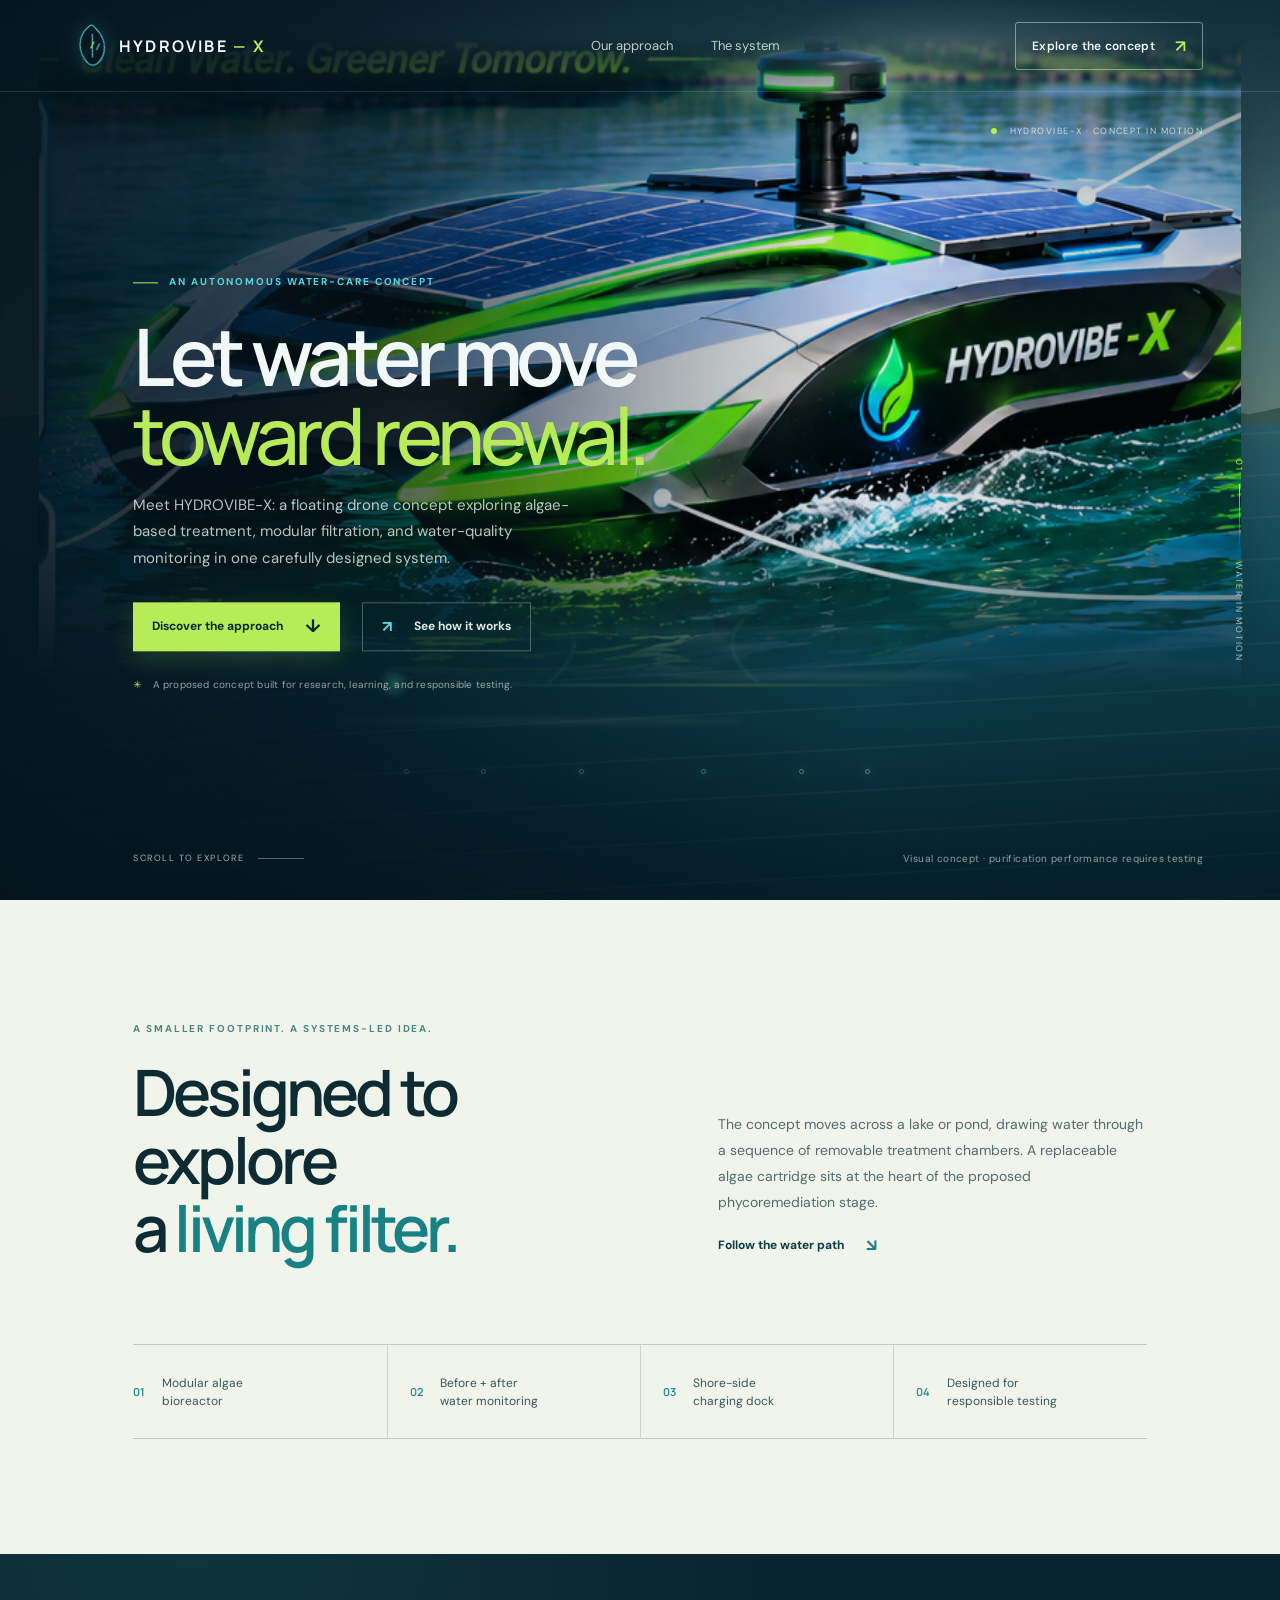
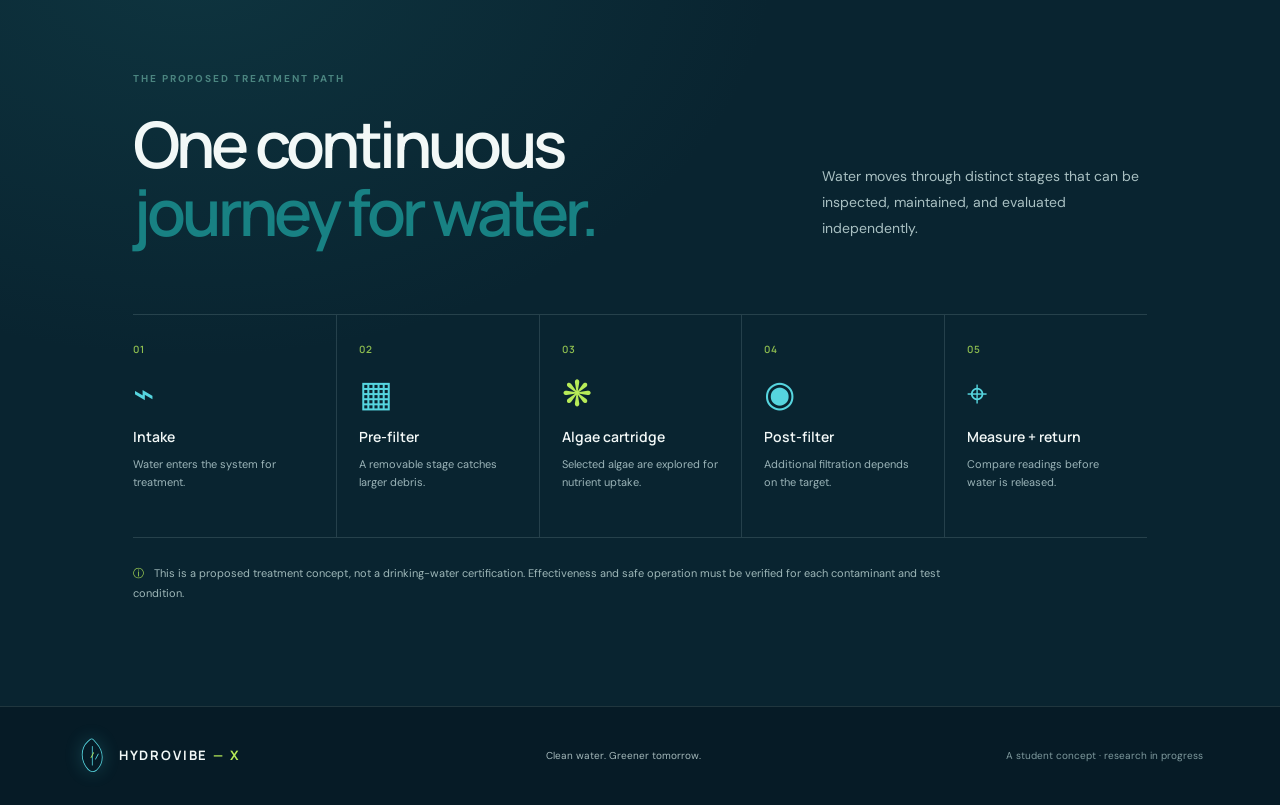
==== index.html @ 7f118f2f "Build HYDROVIBE-X animated homepage" ====
<!doctype html>
<html lang="en">
  <head>
    <meta charset="utf-8" />
    <meta name="viewport" content="width=device-width, initial-scale=1" />
    <meta name="theme-color" content="#061b26" />
    <meta name="description" content="HYDROVIBE-X is a proposed autonomous floating drone concept for algae-based water purification and water-quality monitoring." />
    <title>HYDROVIBE - X | Clean water, intelligently explored</title>
    <link rel="preconnect" href="https://fonts.googleapis.com" />
    <link rel="preconnect" href="https://fonts.gstatic.com" crossorigin />
    <link href="https://fonts.googleapis.com/css2?family=DM+Sans:wght@400;500;600;700&family=Manrope:wght@400;500;600;700;800&display=swap" rel="stylesheet" />
    <link rel="stylesheet" href="styles.css" />
    <script src="script.js" defer></script>
  </head>
  <body>
    <header class="site-header">
      <a class="brand" href="#home" aria-label="HYDROVIBE-X home">
        <span class="brand-mark" aria-hidden="true"><span></span></span>
        <span class="brand-name">HYDROVIBE <b>— X</b></span>
      </a>
      <nav class="nav-links" aria-label="Main navigation">
        <a href="#approach">Our approach</a>
        <a href="#system">The system</a>
      </nav>
      <a class="header-cta" href="#approach">Explore the concept <span aria-hidden="true">↗</span></a>
    </header>

    <main>
      <section class="hero" id="home" aria-labelledby="hero-title">
        <div class="hero-scene" aria-label="Concept visualization of the HYDROVIBE-X drone floating across a lake">
          <div class="scene-sky"></div>
          <div class="distant-shore"></div>
          <div class="scene-water"></div>
          <div class="water-glint glint-one"></div>
          <div class="water-glint glint-two"></div>
          <div class="water-glint glint-three"></div>
          <div class="drone-frame" aria-hidden="true">
            <div class="drone-image"></div>
            <div class="drone-light"></div>
          </div>
          <div class="wake wake-left" aria-hidden="true"></div>
          <div class="wake wake-right" aria-hidden="true"></div>
          <div class="flow-trail" aria-hidden="true"><i></i><i></i><i></i><i></i><i></i><i></i></div>
          <div class="bubbles" aria-hidden="true"><i></i><i></i><i></i><i></i><i></i><i></i></div>
          <div class="scene-vignette"></div>
          <div class="scene-grain"></div>
          <div class="scene-caption"><span class="caption-dot"></span> HYDROVIBE-X · CONCEPT IN MOTION</div>
          <div class="scene-note">Visual concept · purification performance requires testing</div>
        </div>

        <div class="hero-copy">
          <div class="eyebrow"><span class="eyebrow-line"></span> AN AUTONOMOUS WATER-CARE CONCEPT</div>
          <h1 id="hero-title">Let water move<br /><em>toward renewal.</em></h1>
          <p class="hero-description">Meet HYDROVIBE-X: a floating drone concept exploring algae-based treatment, modular filtration, and water-quality monitoring in one carefully designed system.</p>
          <div class="hero-actions">
            <a class="button button-primary" href="#approach">Discover the approach <span aria-hidden="true">↓</span></a>
            <a class="button button-quiet" href="#system"><span class="play-icon" aria-hidden="true">↗</span> See how it works</a>
          </div>
          <div class="hero-footnote"><span aria-hidden="true">✳</span> A proposed concept built for research, learning, and responsible testing.</div>
        </div>

        <div class="hero-edge-note" aria-hidden="true"><span>01</span><i></i> WATER IN MOTION</div>
        <a class="scroll-cue" href="#approach" aria-label="Scroll to learn about the approach"><span>SCROLL TO EXPLORE</span><i></i></a>
      </section>

      <section class="approach section-wrap" id="approach" aria-labelledby="approach-title">
        <div class="section-kicker">A SMALLER FOOTPRINT. A SYSTEMS-LED IDEA.</div>
        <div class="approach-grid">
          <h2 id="approach-title">Designed to explore<br />a <span>living filter.</span></h2>
          <div class="approach-copy">
            <p>The concept moves across a lake or pond, drawing water through a sequence of removable treatment chambers. A replaceable algae cartridge sits at the heart of the proposed phycoremediation stage.</p>
            <a class="text-link" href="#system">Follow the water path <span aria-hidden="true">↘</span></a>
          </div>
        </div>
        <div class="signal-row" aria-label="Project concept highlights">
          <div><span class="signal-number">01</span><span>Modular algae<br />bioreactor</span></div>
          <div><span class="signal-number">02</span><span>Before + after<br />water monitoring</span></div>
          <div><span class="signal-number">03</span><span>Shore-side<br />charging dock</span></div>
          <div><span class="signal-number">04</span><span>Designed for<br />responsible testing</span></div>
        </div>
      </section>

      <section class="system section-wrap" id="system" aria-labelledby="system-title">
        <div class="system-heading">
          <div>
            <div class="section-kicker">THE PROPOSED TREATMENT PATH</div>
            <h2 id="system-title">One continuous<br /><span>journey for water.</span></h2>
          </div>
          <p>Water moves through distinct stages that can be inspected, maintained, and evaluated independently.</p>
        </div>
        <div class="water-path">
          <article class="path-step"><span class="step-index">01</span><span class="step-icon intake-icon" aria-hidden="true">⌁</span><h3>Intake</h3><p>Water enters the system for treatment.</p></article>
          <article class="path-step"><span class="step-index">02</span><span class="step-icon" aria-hidden="true">▦</span><h3>Pre-filter</h3><p>A removable stage catches larger debris.</p></article>
          <article class="path-step path-algae"><span class="step-index">03</span><span class="step-icon" aria-hidden="true">❋</span><h3>Algae cartridge</h3><p>Selected algae are explored for nutrient uptake.</p></article>
          <article class="path-step"><span class="step-index">04</span><span class="step-icon" aria-hidden="true">◉</span><h3>Post-filter</h3><p>Additional filtration depends on the target.</p></article>
          <article class="path-step"><span class="step-index">05</span><span class="step-icon" aria-hidden="true">⌖</span><h3>Measure + return</h3><p>Compare readings before water is released.</p></article>
        </div>
        <p class="safety-note"><span aria-hidden="true">ⓘ</span> This is a proposed treatment concept, not a drinking-water certification. Effectiveness and safe operation must be verified for each contaminant and test condition.</p>
      </section>
    </main>

    <footer class="site-footer">
      <a class="brand" href="#home" aria-label="HYDROVIBE-X home"><span class="brand-mark" aria-hidden="true"><span></span></span><span class="brand-name">HYDROVIBE <b>— X</b></span></a>
      <span>Clean water. Greener tomorrow.</span>
      <span class="footer-concept">A student concept · research in progress</span>
    </footer>
  </body>
</html>
---- styles.css ----
:root {
  color-scheme: dark;
  --ink: #f2f8f7;
  --muted: #abc1c4;
  --deep: #061b26;
  --deep-2: #092532;
  --aqua: #56d5df;
  --green: #b7eb58;
  --line: rgba(210, 240, 238, .14);
  font-family: "DM Sans", sans-serif;
  background: var(--deep);
  color: var(--ink);
  scroll-behavior: smooth;
}

* { box-sizing: border-box; }
body { margin: 0; min-width: 320px; background: var(--deep); }
a { color: inherit; text-decoration: none; }
::selection { background: var(--green); color: #09212a; }

.site-header {
  position: absolute; z-index: 10; inset: 0 0 auto; height: 92px;
  display: flex; align-items: center; justify-content: space-between;
  padding: 0 clamp(22px, 6vw, 96px); border-bottom: 1px solid rgba(221, 245, 239, .13);
}
.brand { display: inline-flex; gap: 12px; align-items: center; white-space: nowrap; }
.brand-mark { position: relative; width: 30px; height: 34px; border: 1.5px solid var(--aqua); border-radius: 80% 12% 76% 25%; transform: rotate(-42deg); box-shadow: 0 0 22px rgba(71, 210, 218, .22); }
.brand-mark::before, .brand-mark::after, .brand-mark span { content: ""; position: absolute; display: block; border-radius: 99px; }
.brand-mark::before { width: 1px; height: 24px; background: var(--aqua); left: 14px; top: 4px; transform: rotate(42deg); }
.brand-mark::after { width: 8px; height: 1px; background: var(--green); left: 11px; top: 15px; transform: rotate(-20deg); }
.brand-mark span { width: 8px; height: 1px; background: var(--aqua); left: 14px; top: 20px; transform: rotate(-20deg); }
.brand-name { font: 700 16px/1 "Manrope", sans-serif; letter-spacing: .14em; }
.brand-name b { color: var(--green); }
.nav-links { display: flex; gap: 38px; margin-left: 90px; color: rgba(239, 250, 249, .78); font-size: 13px; }
.nav-links a, .text-link { transition: color .2s ease; }
.nav-links a:hover, .text-link:hover { color: var(--green); }
.header-cta { display: inline-flex; align-items: center; gap: 20px; border: 1px solid rgba(226, 249, 245, .46); border-radius: 3px; padding: 12px 16px; font-size: 12px; font-weight: 600; letter-spacing: .025em; transition: background .2s, color .2s, border-color .2s; }
.header-cta span { color: var(--green); font-size: 17px; }
.header-cta:hover { border-color: var(--green); background: var(--green); color: var(--deep); }

.hero { min-height: 790px; height: min(100svh, 970px); position: relative; overflow: hidden; isolation: isolate; background: #0a2936; }
.hero-scene { position: absolute; inset: 0; overflow: hidden; background: linear-gradient(180deg, #123d52 0%, #4f8996 42%, #12526a 100%); }
.scene-sky { position: absolute; inset: 0 0 49%; background: radial-gradient(ellipse at 74% 17%, rgba(226, 235, 213, .53), transparent 9%), radial-gradient(ellipse at 77% 20%, rgba(232, 245, 236, .48), transparent 19%), linear-gradient(180deg, #244c60 0%, #78a4a1 72%, #a0b6a1 100%); }
.scene-sky::before { content: ""; position: absolute; inset: 0; background: linear-gradient(90deg, rgba(3, 19, 29, .30), transparent 30%, transparent 70%, rgba(5, 28, 35, .12)); }
.distant-shore { position: absolute; z-index: 1; top: 39%; left: -4%; width: 108%; height: 15%; background: linear-gradient(180deg, rgba(26, 67, 55, .55), rgba(25, 69, 54, .85)); clip-path: polygon(0 52%, 8% 46%, 15% 54%, 23% 30%, 31% 43%, 38% 22%, 45% 47%, 53% 26%, 61% 43%, 70% 16%, 78% 42%, 86% 25%, 94% 47%, 100% 34%, 100% 100%, 0 100%); filter: blur(4px); opacity: .75; }
.scene-water { position: absolute; z-index: 2; inset: 47% 0 0; translate: 0 var(--water-shift, 0px); background: radial-gradient(ellipse at 50% 1%, rgba(209, 233, 212, .47), transparent 32%), linear-gradient(180deg, #397782 0%, #155767 34%, #0b394b 100%); }
.scene-water::before { content: ""; position: absolute; inset: -3% -20%; background: repeating-linear-gradient(177deg, transparent 0 18px, rgba(192, 232, 229, .12) 19px 20px, transparent 21px 42px); opacity: .7; animation: water-slide 16s linear infinite; }
.scene-water::after { content: ""; position: absolute; inset: 0; background: radial-gradient(ellipse at 52% 10%, rgba(204, 244, 216, .25), transparent 28%), linear-gradient(0deg, rgba(3, 18, 26, .22), transparent 45%); }
.water-glint { position: absolute; z-index: 3; left: 35%; width: 35%; height: 2px; border-radius: 50%; background: rgba(216, 246, 228, .57); filter: blur(3px); animation: glimmer 6s ease-in-out infinite; }
.glint-one { top: 70%; }.glint-two { top: 75%; left: 49%; width: 27%; animation-delay: -2s; }.glint-three { top: 80%; left: 26%; width: 32%; animation-delay: -4s; }

/* The supplied aerofoil concept art is cropped to its central lake-and-drone view. */
.drone-frame { position: absolute; z-index: 4; width: min(94vw, 1370px); height: min(53vw, 650px); min-height: 405px; left: 50%; top: 40%; transform: translate(-50%, -50%); translate: var(--pointer-x, 0px) calc(var(--pointer-y, 0px) + var(--scroll-shift, 0px)); overflow: hidden; animation: drone-hover 8s ease-in-out infinite; filter: drop-shadow(0 38px 25px rgba(4, 23, 30, .42)); }
.drone-image { position: absolute; inset: 0; background-image: url("assets/hydrovibe-aerofoil-main.png"); background-repeat: no-repeat; background-size: 180% auto; background-position: 50% 25%; mix-blend-mode: normal; -webkit-mask-image: linear-gradient(180deg, transparent 0%, #000 8%, #000 78%, transparent 100%); mask-image: linear-gradient(180deg, transparent 0%, #000 8%, #000 78%, transparent 100%); }
.drone-light { position: absolute; left: 47%; top: 43%; width: 24%; height: 12%; background: radial-gradient(ellipse, rgba(136, 247, 48, .22), transparent 66%); filter: blur(16px); mix-blend-mode: screen; animation: pulse-light 3.6s ease-in-out infinite; }
.wake { position: absolute; z-index: 3; top: 66%; width: 30%; height: 16%; border: 1px solid rgba(200, 247, 237, .72); border-color: rgba(200,247,237,.0) rgba(200,247,237,.7) rgba(200,247,237,.0) rgba(200,247,237,.0); border-radius: 50%; filter: blur(1.5px); opacity: .72; animation: wake-expand 5s ease-out infinite; }
.wake-left { left: 15%; transform: rotate(-8deg); }.wake-right { right: 13%; transform: scaleX(-1) rotate(-8deg); animation-delay: -2.5s; }
.flow-trail { position: absolute; z-index: 5; left: 27%; top: 76%; width: 45%; height: 2px; opacity: .8; background: linear-gradient(90deg, transparent, rgba(71, 227, 238, .4), rgba(187, 239, 80, .58), transparent); filter: blur(1px); }
.flow-trail i { position: absolute; top: -3px; left: 8%; width: 5px; height: 5px; border-radius: 50%; background: #d0fcf3; box-shadow: 0 0 12px 3px rgba(94, 232, 216, .85); animation: flow 4s linear infinite; }
.flow-trail i:nth-child(2) { animation-delay: -1s; }.flow-trail i:nth-child(3) { animation-delay: -2s; }.flow-trail i:nth-child(4) { animation-delay: -3s; }.flow-trail i:nth-child(5) { animation-delay: -1.8s; }.flow-trail i:nth-child(6) { animation-delay: -.4s; }
.bubbles { position: absolute; z-index: 5; left: 30%; top: 71%; width: 40%; height: 15%; pointer-events: none; }
.bubbles i { position: absolute; bottom: 0; width: 5px; height: 5px; border: 1px solid rgba(170, 247, 231, .85); border-radius: 50%; box-shadow: 0 0 9px rgba(75, 218, 209, .55); animation: bubble-rise 4.5s ease-in infinite; }
.bubbles i:nth-child(1) { left: 4%; animation-delay: -1.2s; }.bubbles i:nth-child(2) { left: 19%; animation-delay: -3s; }.bubbles i:nth-child(3) { left: 38%; animation-delay: -2.3s; }.bubbles i:nth-child(4) { left: 62%; animation-delay: -4s; }.bubbles i:nth-child(5) { left: 81%; animation-delay: -.7s; }.bubbles i:nth-child(6) { left: 94%; animation-delay: -2.8s; }
.scene-vignette { position: absolute; z-index: 6; inset: 0; background: linear-gradient(90deg, rgba(4, 19, 28, .91) 0%, rgba(4, 19, 28, .75) 25%, rgba(5, 27, 34, .08) 68%, rgba(5, 25, 32, .26) 100%), linear-gradient(0deg, rgba(4, 21, 29, .62) 0%, transparent 35%, transparent 76%, rgba(4, 20, 29, .4) 100%); }
.scene-grain { position: absolute; z-index: 7; inset: 0; pointer-events: none; opacity: .11; background-image: url("data:image/svg+xml,%3Csvg viewBox='0 0 180 180' xmlns='http://www.w3.org/2000/svg'%3E%3Cfilter id='n'%3E%3CfeTurbulence type='fractalNoise' baseFrequency='.84' numOctaves='3' stitchTiles='stitch'/%3E%3C/filter%3E%3Crect width='100%25' height='100%25' filter='url(%23n)' opacity='.24'/%3E%3C/svg%3E"); mix-blend-mode: soft-light; }
.scene-caption, .scene-note { position: absolute; z-index: 8; right: clamp(22px, 6vw, 96px); color: rgba(244, 252, 248, .73); text-transform: uppercase; letter-spacing: .16em; font-size: 9px; }
.scene-caption { top: 125px; }.caption-dot { display: inline-block; width: 6px; height: 6px; margin-right: 9px; border-radius: 50%; background: var(--green); box-shadow: 0 0 12px var(--green); }
.scene-note { bottom: 35px; text-transform: none; letter-spacing: .04em; font-size: 10px; color: rgba(244, 252, 248, .57); }

.hero-copy { position: absolute; z-index: 8; left: clamp(24px, 10.4vw, 160px); top: 50%; width: min(550px, 43vw); transform: translateY(-42%); }
.eyebrow, .section-kicker { display: flex; align-items: center; gap: 11px; color: var(--aqua); font-size: 10px; line-height: 1.4; letter-spacing: .19em; font-weight: 700; }
.eyebrow-line { display: inline-block; width: 25px; height: 1px; background: var(--green); }
h1, h2, h3, p { margin-top: 0; }
h1, h2 { font-family: "Manrope", sans-serif; }
.hero h1 { margin: 28px 0 18px; font-size: clamp(54px, 6.2vw, 92px); line-height: .99; letter-spacing: -.065em; font-weight: 600; }
.hero h1 em { color: var(--green); font-style: normal; font-weight: 500; }
.hero-description { max-width: 445px; margin-bottom: 31px; color: rgba(239, 248, 247, .77); font-size: 15px; line-height: 1.75; }
.hero-actions { display: flex; flex-wrap: wrap; align-items: center; gap: 22px; }
.button { min-height: 49px; display: inline-flex; gap: 22px; align-items: center; justify-content: center; padding: 0 19px; font-size: 12px; font-weight: 700; transition: transform .2s, background .2s, border .2s; }
.button:hover { transform: translateY(-2px); }
.button-primary { background: var(--green); color: #0b272c; box-shadow: 0 8px 26px rgba(154, 224, 72, .18); }
.button-primary:hover { background: #d2f58d; }.button-primary span { font-size: 18px; }
.button-quiet { border: 1px solid rgba(228, 247, 243, .3); color: rgba(243, 250, 247, .91); }
.button-quiet:hover { border-color: rgba(183, 235, 88, .8); }.play-icon { color: var(--aqua); font-size: 16px; }
.hero-footnote { margin-top: 27px; color: rgba(230, 242, 239, .62); font-size: 10px; letter-spacing: .02em; }
.hero-footnote span { color: var(--green); margin-right: 8px; }
.hero-edge-note { position: absolute; z-index: 9; right: 35px; top: 51%; writing-mode: vertical-rl; display: flex; align-items: center; gap: 12px; color: rgba(240, 250, 247, .68); font-size: 9px; letter-spacing: .2em; }
.hero-edge-note span { color: var(--green); }.hero-edge-note i { display: block; width: 1px; height: 65px; background: linear-gradient(var(--green), transparent); }
.scroll-cue { position: absolute; z-index: 9; bottom: 36px; left: clamp(24px, 10.4vw, 160px); display: flex; align-items: center; gap: 14px; color: rgba(242, 249, 246, .68); font-size: 9px; letter-spacing: .17em; }
.scroll-cue i { position: relative; display: block; width: 46px; height: 1px; background: rgba(243, 249, 243, .36); overflow: hidden; }
.scroll-cue i::after { content: ""; position: absolute; inset: 0; background: var(--green); transform: translateX(-100%); animation: cue-slide 2.4s ease-in-out infinite; }

.section-wrap { padding-left: clamp(24px, 10.4vw, 160px); padding-right: clamp(24px, 10.4vw, 160px); }
.approach { padding-top: 122px; padding-bottom: 115px; background: #f0f4eb; color: #0c2b32; }
.approach .section-kicker, .system .section-kicker { color: #4b8580; }
.approach-grid { display: grid; grid-template-columns: 1.08fr .92fr; align-items: end; gap: 8%; margin-top: 22px; }
.approach h2, .system h2 { margin-bottom: 0; font-size: clamp(40px, 5vw, 68px); line-height: 1.06; letter-spacing: -.06em; font-weight: 600; }
.approach h2 span, .system h2 span { color: #188183; }
.approach-copy { max-width: 445px; padding-bottom: 5px; }
.approach-copy p, .system-heading > p { color: #536c6e; font-size: 14px; line-height: 1.85; }
.text-link { display: inline-flex; align-items: center; gap: 22px; margin-top: 5px; color: #0b3e43; font-size: 12px; font-weight: 700; }
.text-link span { font-size: 17px; color: #188183; }
.signal-row { display: grid; grid-template-columns: repeat(4, 1fr); margin-top: 83px; border-top: 1px solid rgba(16, 60, 60, .22); }
.signal-row > div { min-height: 94px; display: flex; align-items: center; gap: 17px; border-bottom: 1px solid rgba(16, 60, 60, .22); color: #395659; font-size: 12px; line-height: 1.5; }
.signal-row > div + div { padding-left: 22px; border-left: 1px solid rgba(16, 60, 60, .17); }
.signal-number { font: 600 11px "Manrope", sans-serif; color: #1c8a87; }

.system { padding-top: 118px; padding-bottom: 102px; background: radial-gradient(ellipse at 15% 0%, rgba(31, 104, 112, .24), transparent 38%), #092430; }
.system-heading { display: flex; align-items: end; justify-content: space-between; gap: 40px; }
.system h2 { margin-top: 24px; }
.system-heading > p { width: min(335px, 32%); margin-bottom: 4px; color: #a9c0c2; }
.water-path { display: grid; grid-template-columns: repeat(5, 1fr); margin-top: 68px; border-top: 1px solid var(--line); border-bottom: 1px solid var(--line); }
.path-step { min-height: 222px; padding: 22px 20px 22px 0; position: relative; }
.path-step + .path-step { padding-left: 22px; border-left: 1px solid var(--line); }
.step-index { color: rgba(181, 235, 88, .78); font: 600 10px "Manrope", sans-serif; letter-spacing: .1em; }
.step-icon { display: block; height: 52px; margin-top: 17px; color: var(--aqua); font: 400 36px/1 "Manrope", sans-serif; }
.path-algae .step-icon { color: var(--green); }
.path-step h3 { margin-bottom: 9px; font: 600 14px "Manrope", sans-serif; }
.path-step p { max-width: 160px; margin: 0; color: #9bb4b8; font-size: 11px; line-height: 1.65; }
.safety-note { max-width: 850px; margin: 26px 0 0; color: #9eb7b8; font-size: 11px; line-height: 1.8; }
.safety-note span { color: var(--green); margin-right: 7px; }
.site-footer { display: flex; align-items: center; justify-content: space-between; gap: 20px; min-height: 99px; padding: 20px clamp(24px, 6vw, 96px); border-top: 1px solid rgba(221, 245, 239, .12); background: #061b26; color: #a5b9bb; font-size: 10px; }
.site-footer .brand-name { color: var(--ink); font-size: 13px; }.site-footer .brand-mark { transform: scale(.82) rotate(-42deg); }
.footer-concept { color: #7f9a9e; }

@keyframes drone-hover { 0%,100% { margin-top: 0; } 50% { margin-top: -12px; } }
@keyframes pulse-light { 0%,100% { opacity: .45; transform: scale(.9); } 50% { opacity: .9; transform: scale(1.18); } }
@keyframes glimmer { 0%,100% { opacity: .2; transform: scaleX(.75); } 50% { opacity: .85; transform: scaleX(1.08); } }
@keyframes wake-expand { 0% { opacity: 0; scale: .8; } 35% { opacity: .7; } 100% { opacity: 0; scale: 1.18; } }
@keyframes flow { 0% { left: 0; opacity: 0; } 16% { opacity: 1; } 86% { opacity: .85; } 100% { left: 95%; opacity: 0; } }
@keyframes bubble-rise { 0% { transform: translateY(0) scale(.55); opacity: 0; } 18% { opacity: .8; } 85% { opacity: .55; } 100% { transform: translateY(-75px) scale(1.1); opacity: 0; } }
@keyframes water-slide { from { transform: translate3d(0, 0, 0); } to { transform: translate3d(-4%, 2%, 0); } }
@keyframes cue-slide { 0%, 100% { transform: translateX(-100%); } 55% { transform: translateX(0); } }

@media (min-width: 1600px) { .hero-copy { width: 570px; } }
@media (max-width: 900px) {
  .site-header { height: 77px; padding-inline: 26px; }
  .nav-links { margin-left: 0; gap: 19px; font-size: 11px; }
  .header-cta { padding: 10px 12px; gap: 12px; font-size: 10px; }
  .hero { min-height: 760px; height: 94svh; }
  .hero-copy { left: 7vw; width: 50vw; }
  .hero h1 { font-size: clamp(48px, 7vw, 72px); }
  .drone-frame { width: 112vw; top: 45%; left: 60%; }
  .drone-image { background-size: 205% auto; background-position: 50% 42%; }
  .scene-vignette { background: linear-gradient(90deg, rgba(4,19,28,.91), rgba(4,19,28,.63) 36%, rgba(5,27,34,.05) 79%), linear-gradient(0deg, rgba(4,21,29,.54), transparent 38%, transparent 75%, rgba(4,20,29,.35)); }
  .section-wrap { padding-inline: 7vw; }
  .approach { padding-block: 92px; }
  .signal-row { margin-top: 60px; }
  .system { padding-block: 92px; }
  .path-step { padding-right: 12px; }.path-step + .path-step { padding-left: 13px; }
}
@media (max-width: 620px) {
  .site-header { height: 70px; padding-inline: 20px; }
  .brand { gap: 8px; }.brand-mark { width: 25px; height: 28px; }.brand-mark::before { left: 11px; height: 20px; }.brand-mark::after { left: 8px; top: 12px; }.brand-mark span { left: 11px; top: 17px; }
  .brand-name { font-size: 12px; letter-spacing: .1em; }
  .nav-links { display: none; }
  .header-cta { padding: 10px 11px; gap: 9px; font-size: 9px; }
  .hero { height: auto; min-height: 890px; }
  .hero-scene { inset: 0 0 auto; height: 590px; }
  .scene-sky { bottom: 48%; }
  .distant-shore { top: 38%; height: 15%; }
  .scene-water { top: 49%; }
  .drone-frame { top: 49%; left: 52%; width: 126vw; height: 340px; min-height: 0; }
  .drone-image { background-size: 180% auto; background-position: 50% 25%; -webkit-mask-image: linear-gradient(180deg, transparent 0%, #000 9%, #000 78%, transparent 100%); mask-image: linear-gradient(180deg, transparent 0%, #000 9%, #000 78%, transparent 100%); }
  .scene-vignette { background: linear-gradient(180deg, rgba(4,19,28,.48) 0%, rgba(4,19,28,.12) 25%, rgba(4,19,28,.17) 54%, rgba(4,21,29,.87) 100%), linear-gradient(90deg, rgba(3,18,27,.46), transparent 85%); }
  .scene-caption { top: 92px; right: 21px; font-size: 8px; }
  .scene-note { bottom: 19px; right: 20px; max-width: 240px; text-align: right; font-size: 9px; }
  .hero-copy { top: auto; left: 23px; bottom: 79px; width: calc(100% - 46px); transform: none; }
  .eyebrow { font-size: 8px; letter-spacing: .15em; }
  .hero h1 { margin: 17px 0 13px; font-size: clamp(46px, 13vw, 65px); }
  .hero-description { max-width: 410px; font-size: 13px; line-height: 1.63; margin-bottom: 21px; }
  .hero-actions { gap: 10px; }.button { min-height: 44px; padding-inline: 13px; gap: 13px; font-size: 10px; }
  .hero-footnote { margin-top: 17px; font-size: 9px; line-height: 1.5; }
  .hero-edge-note, .scroll-cue { display: none; }
  .approach { padding: 77px 23px; }
  .approach-grid { grid-template-columns: 1fr; gap: 21px; margin-top: 20px; }
  .approach h2, .system h2 { font-size: clamp(39px, 11.5vw, 57px); }
  .approach-copy p { margin-bottom: 15px; font-size: 13px; }
  .signal-row { grid-template-columns: 1fr 1fr; margin-top: 45px; }
  .signal-row > div { min-height: 80px; gap: 13px; font-size: 11px; }
  .signal-row > div + div { padding-left: 12px; }
  .signal-row > div:nth-child(3) { padding-left: 0; border-left: 0; }
  .system { padding: 76px 23px; }
  .system-heading { display: block; }
  .system-heading > p { width: auto; max-width: 410px; margin: 19px 0 0; font-size: 13px; }
  .water-path { grid-template-columns: 1fr; margin-top: 35px; }
  .path-step { min-height: 0; display: grid; grid-template-columns: 38px 45px 1fr; align-items: center; column-gap: 10px; padding: 16px 0; }
  .path-step + .path-step { padding-left: 0; border-left: 0; border-top: 1px solid var(--line); }
  .step-index { grid-row: span 2; align-self: start; padding-top: 7px; }
  .step-icon { grid-column: 2; grid-row: span 2; height: auto; margin: 0; font-size: 28px; }
  .path-step h3 { margin: 0 0 4px; font-size: 13px; }
  .path-step p { max-width: 100%; }
  .safety-note { margin-top: 20px; font-size: 10px; }
  .site-footer { align-items: flex-start; flex-wrap: wrap; gap: 12px 20px; padding: 23px; }
  .site-footer > span:nth-child(2) { margin-left: auto; text-align: right; }
  .footer-concept { width: 100%; }
}
@media (prefers-reduced-motion: reduce) {
  *, *::before, *::after { scroll-behavior: auto !important; animation-duration: .01ms !important; animation-iteration-count: 1 !important; transition-duration: .01ms !important; }
}
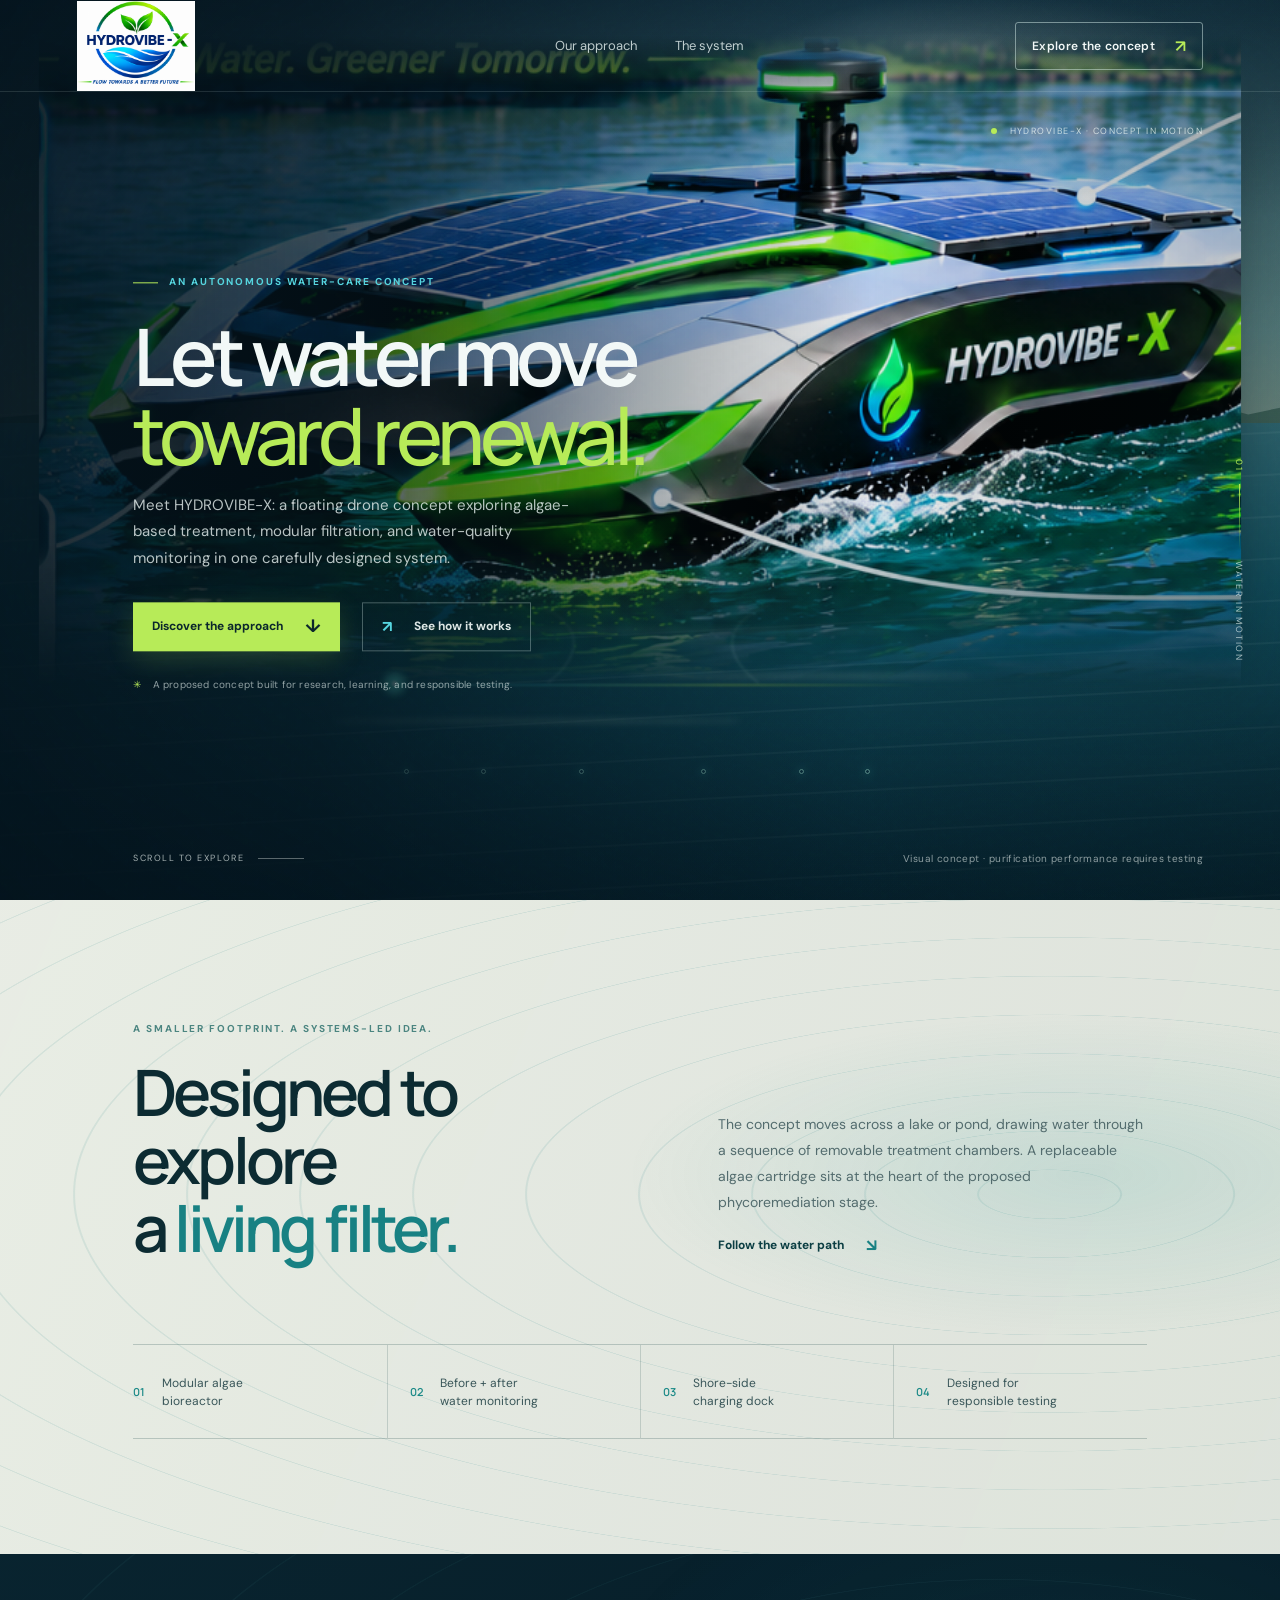
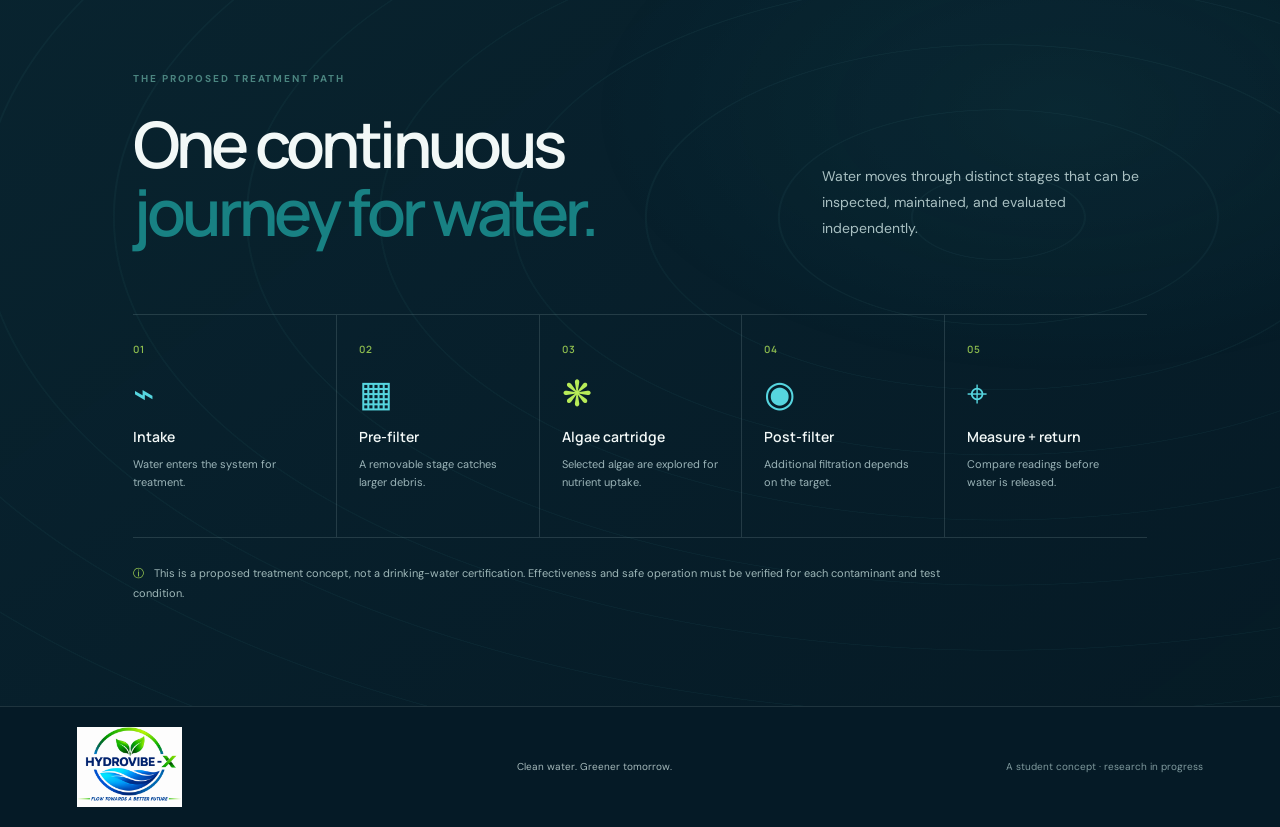
==== commit 7d058c3a: "Add water parallax and official HYDROVIBE-X logo" ====
--- a/index.html
+++ b/index.html
@@ -13,10 +13,15 @@
     <script src="script.js" defer></script>
   </head>
   <body>
+    <div class="scroll-water-bg" aria-hidden="true">
+      <span class="water-caustics"></span>
+      <span class="current-lines current-back"></span>
+      <span class="current-lines current-front"></span>
+      <span class="water-specks"></span>
+    </div>
     <header class="site-header">
       <a class="brand" href="#home" aria-label="HYDROVIBE-X home">
-        <span class="brand-mark" aria-hidden="true"><span></span></span>
-        <span class="brand-name">HYDROVIBE <b>— X</b></span>
+        <img class="official-logo" src="assets/hydrovibe-x-official-logo.png" alt="HYDROVIBE-X — Flow towards a better future" />
       </a>
       <nav class="nav-links" aria-label="Main navigation">
         <a href="#approach">Our approach</a>
@@ -100,7 +105,7 @@
     </main>
 
     <footer class="site-footer">
-      <a class="brand" href="#home" aria-label="HYDROVIBE-X home"><span class="brand-mark" aria-hidden="true"><span></span></span><span class="brand-name">HYDROVIBE <b>— X</b></span></a>
+      <a class="brand" href="#home" aria-label="HYDROVIBE-X home"><img class="official-logo footer-logo" src="assets/hydrovibe-x-official-logo.png" alt="HYDROVIBE-X — Flow towards a better future" /></a>
       <span>Clean water. Greener tomorrow.</span>
       <span class="footer-concept">A student concept · research in progress</span>
     </footer>
--- a/styles.css
+++ b/styles.css
@@ -23,14 +23,8 @@
   display: flex; align-items: center; justify-content: space-between;
   padding: 0 clamp(22px, 6vw, 96px); border-bottom: 1px solid rgba(221, 245, 239, .13);
 }
-.brand { display: inline-flex; gap: 12px; align-items: center; white-space: nowrap; }
-.brand-mark { position: relative; width: 30px; height: 34px; border: 1.5px solid var(--aqua); border-radius: 80% 12% 76% 25%; transform: rotate(-42deg); box-shadow: 0 0 22px rgba(71, 210, 218, .22); }
-.brand-mark::before, .brand-mark::after, .brand-mark span { content: ""; position: absolute; display: block; border-radius: 99px; }
-.brand-mark::before { width: 1px; height: 24px; background: var(--aqua); left: 14px; top: 4px; transform: rotate(42deg); }
-.brand-mark::after { width: 8px; height: 1px; background: var(--green); left: 11px; top: 15px; transform: rotate(-20deg); }
-.brand-mark span { width: 8px; height: 1px; background: var(--aqua); left: 14px; top: 20px; transform: rotate(-20deg); }
-.brand-name { font: 700 16px/1 "Manrope", sans-serif; letter-spacing: .14em; }
-.brand-name b { color: var(--green); }
+.brand { display: inline-flex; align-items: center; white-space: nowrap; }
+.official-logo { display: block; width: 118px; height: 90px; object-fit: contain; background: #fff; }
 .nav-links { display: flex; gap: 38px; margin-left: 90px; color: rgba(239, 250, 249, .78); font-size: 13px; }
 .nav-links a, .text-link { transition: color .2s ease; }
 .nav-links a:hover, .text-link:hover { color: var(--green); }
@@ -120,7 +114,7 @@
 .safety-note { max-width: 850px; margin: 26px 0 0; color: #9eb7b8; font-size: 11px; line-height: 1.8; }
 .safety-note span { color: var(--green); margin-right: 7px; }
 .site-footer { display: flex; align-items: center; justify-content: space-between; gap: 20px; min-height: 99px; padding: 20px clamp(24px, 6vw, 96px); border-top: 1px solid rgba(221, 245, 239, .12); background: #061b26; color: #a5b9bb; font-size: 10px; }
-.site-footer .brand-name { color: var(--ink); font-size: 13px; }.site-footer .brand-mark { transform: scale(.82) rotate(-42deg); }
+.site-footer .official-logo { width: 105px; height: 80px; }
 .footer-concept { color: #7f9a9e; }
 
 @keyframes drone-hover { 0%,100% { margin-top: 0; } 50% { margin-top: -12px; } }
@@ -151,8 +145,7 @@
 }
 @media (max-width: 620px) {
   .site-header { height: 70px; padding-inline: 20px; }
-  .brand { gap: 8px; }.brand-mark { width: 25px; height: 28px; }.brand-mark::before { left: 11px; height: 20px; }.brand-mark::after { left: 8px; top: 12px; }.brand-mark span { left: 11px; top: 17px; }
-  .brand-name { font-size: 12px; letter-spacing: .1em; }
+  .official-logo { width: 89px; height: 68px; }
   .nav-links { display: none; }
   .header-cta { padding: 10px 11px; gap: 9px; font-size: 9px; }
   .hero { height: auto; min-height: 890px; }
@@ -198,3 +191,51 @@
 @media (prefers-reduced-motion: reduce) {
   *, *::before, *::after { scroll-behavior: auto !important; animation-duration: .01ms !important; animation-iteration-count: 1 !important; transition-duration: .01ms !important; }
 }
+
+/* A fixed water column sits behind the page; its layers travel at different rates on scroll. */
+.scroll-water-bg {
+  position: fixed; z-index: 0; inset: 0; overflow: hidden; pointer-events: none;
+  background: radial-gradient(ellipse at 76% 22%, rgba(54, 130, 131, .22), transparent 40%),
+    radial-gradient(ellipse at 12% 83%, rgba(34, 105, 121, .2), transparent 38%), #061b26;
+}
+.scroll-water-bg::after {
+  content: ""; position: absolute; inset: 0;
+  background: linear-gradient(90deg, rgba(3, 17, 24, .21), transparent 38%, rgba(3, 17, 24, .12)),
+    linear-gradient(0deg, rgba(3, 17, 24, .32), transparent 36%, rgba(3, 17, 24, .18));
+}
+.scroll-water-bg > span { position: absolute; display: block; inset: -24%; will-change: transform; }
+.water-caustics {
+  opacity: .27;
+  background: radial-gradient(ellipse at 22% 20%, rgba(99, 226, 215, .38), transparent 14%),
+    radial-gradient(ellipse at 77% 38%, rgba(103, 203, 192, .3), transparent 12%),
+    radial-gradient(ellipse at 48% 79%, rgba(138, 232, 202, .22), transparent 13%),
+    radial-gradient(ellipse at 87% 87%, rgba(47, 174, 190, .25), transparent 15%);
+  filter: blur(25px); transform: translate3d(0, var(--caustic-shift, 0px), 0);
+  animation: caustic-breathe 12s ease-in-out infinite alternate;
+}
+.current-lines {
+  background: repeating-radial-gradient(ellipse at 50% 50%, transparent 0 58px, rgba(109, 217, 207, .13) 59px 60px, transparent 61px 94px);
+  mask-image: linear-gradient(180deg, transparent, #000 22%, #000 80%, transparent);
+}
+.current-back { opacity: .22; transform: rotate(-13deg) translate3d(0, var(--current-back-shift, 0px), 0) scale(1.12); }
+.current-front { opacity: .11; background-size: 760px 590px; transform: rotate(12deg) translate3d(0, var(--current-front-shift, 0px), 0) scale(1.3); }
+.water-specks {
+  opacity: .24; inset: 0 !important;
+  background-image: radial-gradient(circle, rgba(180, 238, 216, .75) 0 1px, transparent 1.7px),
+    radial-gradient(circle, rgba(83, 208, 214, .72) 0 1px, transparent 1.8px);
+  background-size: 137px 151px, 223px 197px; background-position: 0 0, 51px 83px;
+  transform: translate3d(0, var(--speck-shift, 0px), 0);
+}
+.hero, .approach, .system, .site-footer { position: relative; z-index: 1; }
+.approach { overflow: hidden; background: linear-gradient(112deg, rgba(240, 244, 235, .97), rgba(240, 244, 235, .92)); }
+.approach::before, .system::before {
+  content: ""; position: absolute; z-index: 0; inset: 0; pointer-events: none;
+  background: radial-gradient(ellipse at 85% 42%, rgba(36, 152, 149, .14), transparent 30%),
+    repeating-radial-gradient(ellipse at 82% 45%, transparent 0 70px, rgba(30, 127, 132, .10) 71px 72px, transparent 73px 113px);
+  transform: translate3d(0, var(--section-water-shift, 0px), 0);
+}
+.approach > *, .system > * { position: relative; z-index: 1; }
+.system { overflow: hidden; background: linear-gradient(145deg, rgba(9, 36, 48, .96), rgba(6, 27, 38, .93)); }
+.system::before { opacity: .47; background: radial-gradient(ellipse at 83% 21%, rgba(58, 176, 174, .14), transparent 33%), repeating-radial-gradient(ellipse at 78% 35%, transparent 0 85px, rgba(102, 210, 207, .10) 86px 87px, transparent 88px 133px); }
+.site-footer { background: rgba(6, 27, 38, .92); }
+@keyframes caustic-breathe { from { scale: .97; opacity: .2; } to { scale: 1.04; opacity: .38; } }
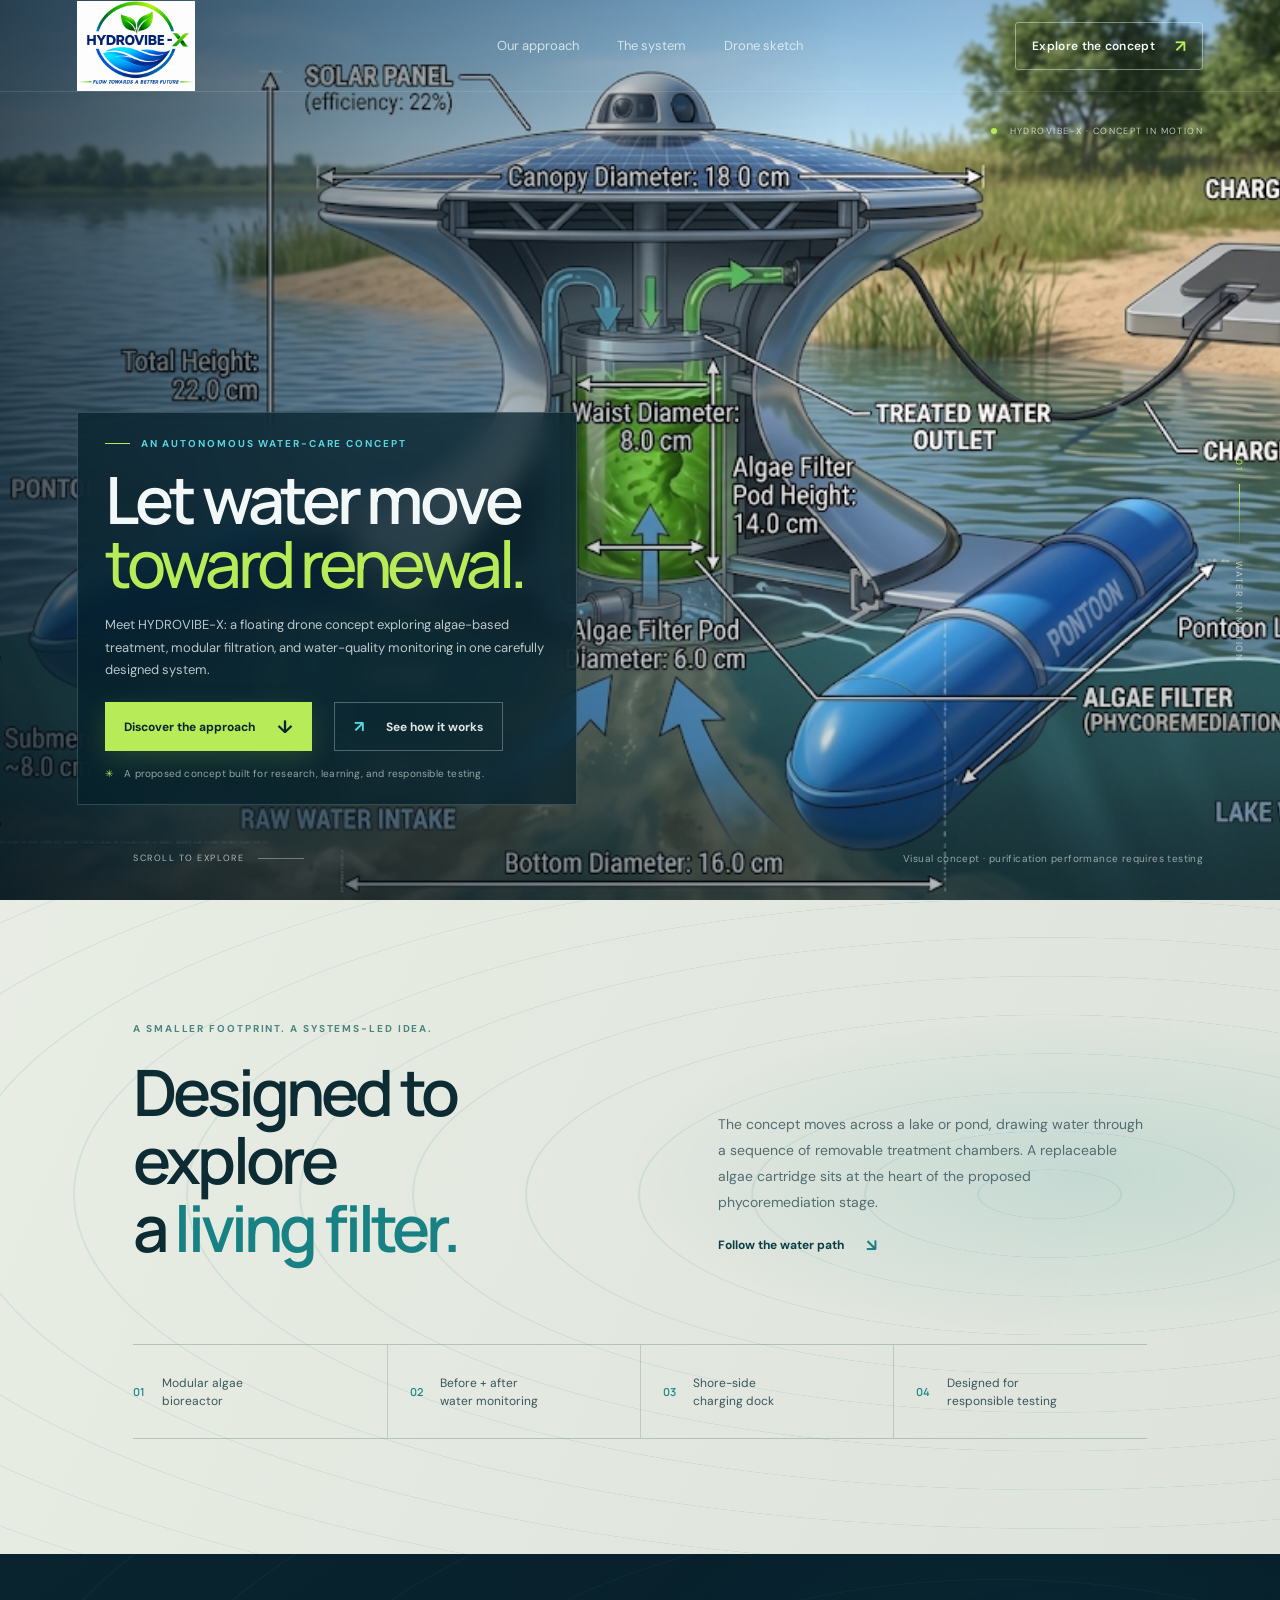
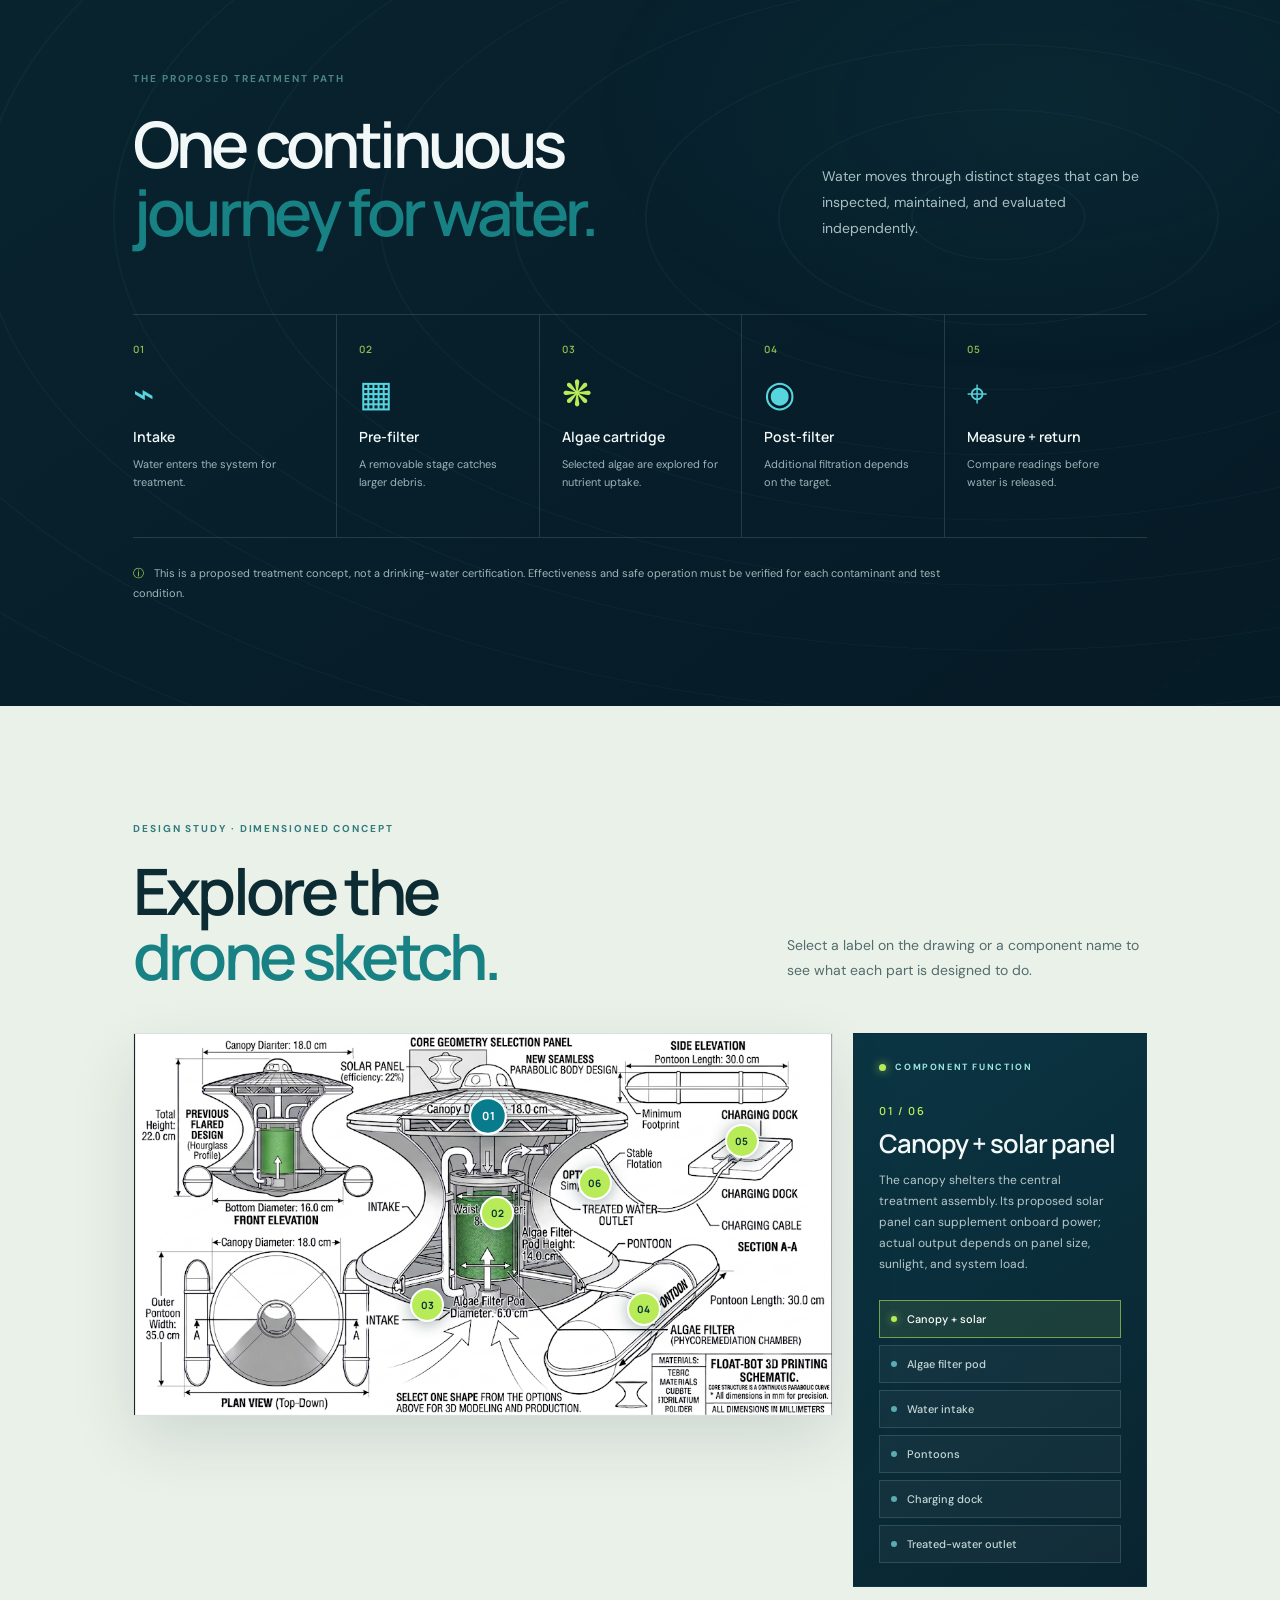
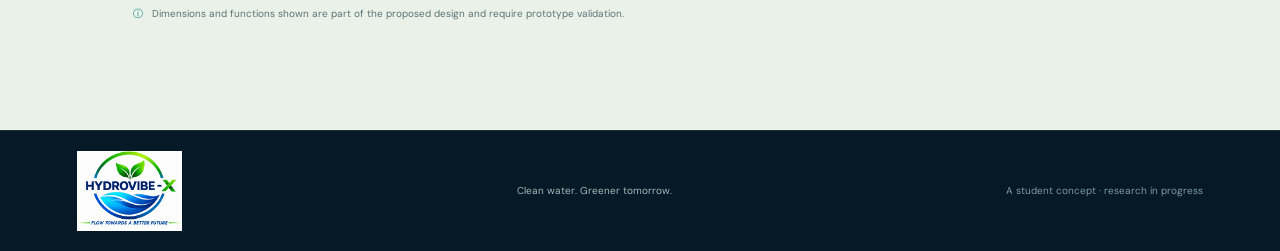
==== commit db84c58e: "Add interactive HYDROVIBE-X design sketch" ====
--- a/index.html
+++ b/index.html
@@ -26,6 +26,7 @@
       <nav class="nav-links" aria-label="Main navigation">
         <a href="#approach">Our approach</a>
         <a href="#system">The system</a>
+        <a href="#sketch">Drone sketch</a>
       </nav>
       <a class="header-cta" href="#approach">Explore the concept <span aria-hidden="true">↗</span></a>
     </header>
@@ -102,6 +103,42 @@
         </div>
         <p class="safety-note"><span aria-hidden="true">ⓘ</span> This is a proposed treatment concept, not a drinking-water certification. Effectiveness and safe operation must be verified for each contaminant and test condition.</p>
       </section>
+
+      <section class="sketch-section section-wrap" id="sketch" aria-labelledby="sketch-title">
+        <div class="sketch-heading">
+          <div>
+            <div class="section-kicker">DESIGN STUDY · DIMENSIONED CONCEPT</div>
+            <h2 id="sketch-title">Explore the<br /><span>drone sketch.</span></h2>
+          </div>
+          <p>Select a label on the drawing or a component name to see what each part is designed to do.</p>
+        </div>
+        <div class="sketch-layout">
+          <figure class="sketch-stage">
+            <img src="assets/hydrovibe-x-sketch.png" alt="Dimensioned HYDROVIBE-X concept drawing showing front, top, side, and sectional views of the floating water-purification drone." />
+            <button class="sketch-pin is-active" type="button" data-part="canopy" style="--x:51%;--y:22%" aria-label="Canopy and solar panel function" aria-pressed="true"><span>01</span></button>
+            <button class="sketch-pin" type="button" data-part="algae" style="--x:52%;--y:47%" aria-label="Algae filter pod function" aria-pressed="false"><span>02</span></button>
+            <button class="sketch-pin" type="button" data-part="intake" style="--x:42%;--y:71%" aria-label="Water intake function" aria-pressed="false"><span>03</span></button>
+            <button class="sketch-pin" type="button" data-part="pontoon" style="--x:73%;--y:72%" aria-label="Pontoon function" aria-pressed="false"><span>04</span></button>
+            <button class="sketch-pin" type="button" data-part="dock" style="--x:87%;--y:28%" aria-label="Charging dock function" aria-pressed="false"><span>05</span></button>
+            <button class="sketch-pin" type="button" data-part="outlet" style="--x:66%;--y:39%" aria-label="Treated water outlet function" aria-pressed="false"><span>06</span></button>
+          </figure>
+          <aside class="sketch-details" aria-live="polite">
+            <div class="sketch-detail-label"><span class="sketch-live-dot"></span> COMPONENT FUNCTION</div>
+            <p class="sketch-detail-number" id="sketch-number">01 / 06</p>
+            <h3 id="sketch-part-title">Canopy + solar panel</h3>
+            <p class="sketch-part-description" id="sketch-part-description">The canopy shelters the central treatment assembly. Its proposed solar panel can supplement onboard power; actual output depends on panel size, sunlight, and system load.</p>
+            <div class="sketch-selectors" aria-label="Select a component to explore">
+              <button class="sketch-selector is-active" type="button" data-part="canopy" aria-pressed="true">Canopy + solar</button>
+              <button class="sketch-selector" type="button" data-part="algae" aria-pressed="false">Algae filter pod</button>
+              <button class="sketch-selector" type="button" data-part="intake" aria-pressed="false">Water intake</button>
+              <button class="sketch-selector" type="button" data-part="pontoon" aria-pressed="false">Pontoons</button>
+              <button class="sketch-selector" type="button" data-part="dock" aria-pressed="false">Charging dock</button>
+              <button class="sketch-selector" type="button" data-part="outlet" aria-pressed="false">Treated-water outlet</button>
+            </div>
+          </aside>
+        </div>
+        <p class="sketch-note"><span aria-hidden="true">ⓘ</span> Dimensions and functions shown are part of the proposed design and require prototype validation.</p>
+      </section>
     </main>
 
     <footer class="site-footer">
--- a/styles.css
+++ b/styles.css
@@ -239,3 +239,63 @@
 .system::before { opacity: .47; background: radial-gradient(ellipse at 83% 21%, rgba(58, 176, 174, .14), transparent 33%), repeating-radial-gradient(ellipse at 78% 35%, transparent 0 85px, rgba(102, 210, 207, .10) 86px 87px, transparent 88px 133px); }
 .site-footer { background: rgba(6, 27, 38, .92); }
 @keyframes caustic-breathe { from { scale: .97; opacity: .2; } to { scale: 1.04; opacity: .38; } }
+
+/* Hero uses the supplied HYDROVIBE-X dimensioned watercraft artwork. */
+.hero-scene { background: #133e50; }
+.scene-sky, .distant-shore, .scene-water, .water-glint, .wake, .flow-trail, .bubbles { display: none; }
+.drone-frame { width: 100%; height: 100%; min-height: 0; left: 50%; top: 50%; overflow: hidden; filter: none; border-radius: 0; }
+.drone-image { inset: 0; background-image: url("assets/hydrovibe-x-dimensions.png"); background-size: cover; background-position: center 52%; -webkit-mask-image: none; mask-image: none; }
+.drone-light { display: none; }
+.scene-vignette { background: linear-gradient(90deg, rgba(4,19,28,.72), rgba(4,19,28,.36) 30%, transparent 66%), linear-gradient(0deg, rgba(4,21,29,.32), transparent 38%, transparent 82%, rgba(4,20,29,.16)); }
+.hero-copy { left: clamp(24px, 6vw, 90px); top: auto; bottom: 95px; width: min(500px, 42vw); transform: none; padding: 24px 27px; border: 1px solid rgba(226,247,238,.18); background: rgba(5,31,43,.74); backdrop-filter: blur(12px); -webkit-backdrop-filter: blur(12px); }
+.hero h1 { margin-top: 16px; font-size: clamp(44px, 5.1vw, 72px); }
+.hero-description { font-size: 13px; margin-bottom: 20px; }
+.hero-footnote { margin-top: 16px; }
+@media (max-width: 900px) {
+  .drone-frame { width: 100%; height: 100%; left: 50%; top: 50%; }
+  .drone-image { background-size: cover; background-position: center 50%; }
+  .scene-vignette { background: linear-gradient(90deg, rgba(4,19,28,.52), rgba(4,19,28,.16) 42%, transparent 82%), linear-gradient(0deg, rgba(4,21,29,.42), transparent 42%, transparent 78%, rgba(4,20,29,.14)); }
+  .hero-copy { left: 6vw; bottom: 90px; width: min(500px, 58vw); }
+}
+@media (max-width: 620px) {
+  .hero { min-height: 900px; }
+  .hero-scene { height: 580px; background: #153d50; }
+  .drone-frame { top: 42%; left: 50%; width: 100%; height: 100%; animation: none; }
+  .drone-image { background-size: contain; background-position: center 46%; }
+  .scene-vignette { background: linear-gradient(180deg, rgba(5,24,35,.08), transparent 55%, rgba(4,21,29,.42) 100%); }
+  .hero-copy { left: 18px; bottom: 48px; width: calc(100% - 36px); padding: 20px; }
+  .hero h1 { font-size: clamp(40px, 11vw, 54px); }
+  .hero-description { font-size: 12px; }
+  .scene-caption { top: 86px; right: 18px; }
+  .scene-note { bottom: 14px; right: 18px; }
+}
+@media (prefers-reduced-motion: reduce) { .drone-frame { animation: none; } }
+
+/* Clickable reference drawing and component function panel. */
+.sketch-section { padding-top: 116px; padding-bottom: 108px; color: #0c2b32; background: #eaf1e9; }
+.sketch-section .section-kicker { color: #347b7c; }
+.sketch-heading { display: flex; align-items: end; justify-content: space-between; gap: 36px; }
+.sketch-heading h2 { margin: 22px 0 0; font-size: clamp(42px, 5vw, 68px); line-height: 1.02; letter-spacing: -.06em; font-weight: 600; }
+.sketch-heading h2 span { color: #188183; }
+.sketch-heading > p { max-width: 360px; margin: 0 0 5px; color: #536c6e; font-size: 14px; line-height: 1.8; }
+.sketch-layout { display: grid; grid-template-columns: minmax(0, 1.55fr) minmax(260px, .65fr); gap: 20px; margin-top: 45px; align-items: stretch; }
+.sketch-stage { position: relative; align-self: start; margin: 0; overflow: hidden; background: #fff; border: 1px solid rgba(17,73,76,.16); box-shadow: 0 24px 60px rgba(9,45,47,.12); }
+.sketch-stage > img { display: block; width: 100%; height: auto; }
+.sketch-pin { position: absolute; left: var(--x); top: var(--y); display: grid; place-items: center; width: 34px; height: 34px; padding: 0; border: 2px solid #fff; border-radius: 50%; color: #06323a; background: #b7eb58; box-shadow: 0 2px 16px rgba(4,38,43,.38); font: 700 10px "Manrope",sans-serif; cursor: pointer; transform: translate(-50%,-50%); transition: background .18s, color .18s, scale .18s; }
+.sketch-pin:hover, .sketch-pin.is-active { color: #fff; background: #087c8c; scale: 1.12; }
+.sketch-pin:focus-visible, .sketch-selector:focus-visible { outline: 3px solid #22a6b5; outline-offset: 3px; }
+.sketch-details { display: flex; flex-direction: column; padding: 27px 25px 23px; color: #f2f8f7; background: linear-gradient(145deg,#0b3543,#092430); border: 1px solid rgba(17,73,76,.2); }
+.sketch-detail-label { display: flex; align-items: center; gap: 9px; color: #9ee5df; font-size: 9px; letter-spacing: .18em; font-weight: 700; }
+.sketch-live-dot { width: 7px; height: 7px; border-radius: 50%; background: #b7eb58; box-shadow: 0 0 10px rgba(183,235,88,.8); }
+.sketch-detail-number { margin: 30px 0 11px; color: #b7eb58; font: 600 11px "Manrope",sans-serif; letter-spacing: .14em; }
+.sketch-details h3 { margin-bottom: 11px; font: 600 clamp(20px,2vw,27px)/1.15 "Manrope",sans-serif; letter-spacing: -.04em; }
+.sketch-part-description { margin: 0; color: #b7c9ca; font-size: 12px; line-height: 1.75; }
+.sketch-selectors { display: grid; gap: 7px; margin-top: 25px; }
+.sketch-selector { display: flex; align-items: center; width: 100%; min-height: 38px; padding: 8px 11px; border: 1px solid rgba(220,246,240,.14); color: #c5d7d6; background: rgba(255,255,255,.035); text-align: left; font: 500 11px "DM Sans",sans-serif; cursor: pointer; transition: background .18s,border-color .18s,color .18s; }
+.sketch-selector::before { content: ""; flex: 0 0 6px; height: 6px; margin-right: 10px; border-radius: 50%; background: #5babb0; }
+.sketch-selector:hover, .sketch-selector.is-active { color: #fff; border-color: rgba(183,235,88,.58); background: rgba(183,235,88,.10); }
+.sketch-selector.is-active::before { background: #b7eb58; box-shadow: 0 0 8px rgba(183,235,88,.65); }
+.sketch-note { margin: 18px 0 0; color: #5b7375; font-size: 10px; line-height: 1.7; }
+.sketch-note span { margin-right: 6px; color: #178286; }
+@media (max-width: 900px) { .sketch-section { padding-block: 88px; } .sketch-layout { grid-template-columns: minmax(0,1.35fr) minmax(230px,.8fr); gap: 13px; } .sketch-details { padding: 20px 18px; } }
+@media (max-width: 620px) { .sketch-section { padding: 76px 23px; } .sketch-heading { display: block; } .sketch-heading > p { margin-top: 18px; font-size: 13px; } .sketch-heading h2 { font-size: clamp(39px,11.5vw,57px); } .sketch-layout { grid-template-columns: 1fr; gap: 12px; margin-top: 30px; } .sketch-pin { width: 28px; height: 28px; font-size: 9px; } .sketch-details { padding: 21px 19px; } .sketch-detail-number { margin-top: 21px; } .sketch-selectors { grid-template-columns: 1fr 1fr; gap: 6px; } .sketch-selector { min-height: 42px; padding: 7px; font-size: 10px; } .sketch-selector::before { margin-right: 7px; } }
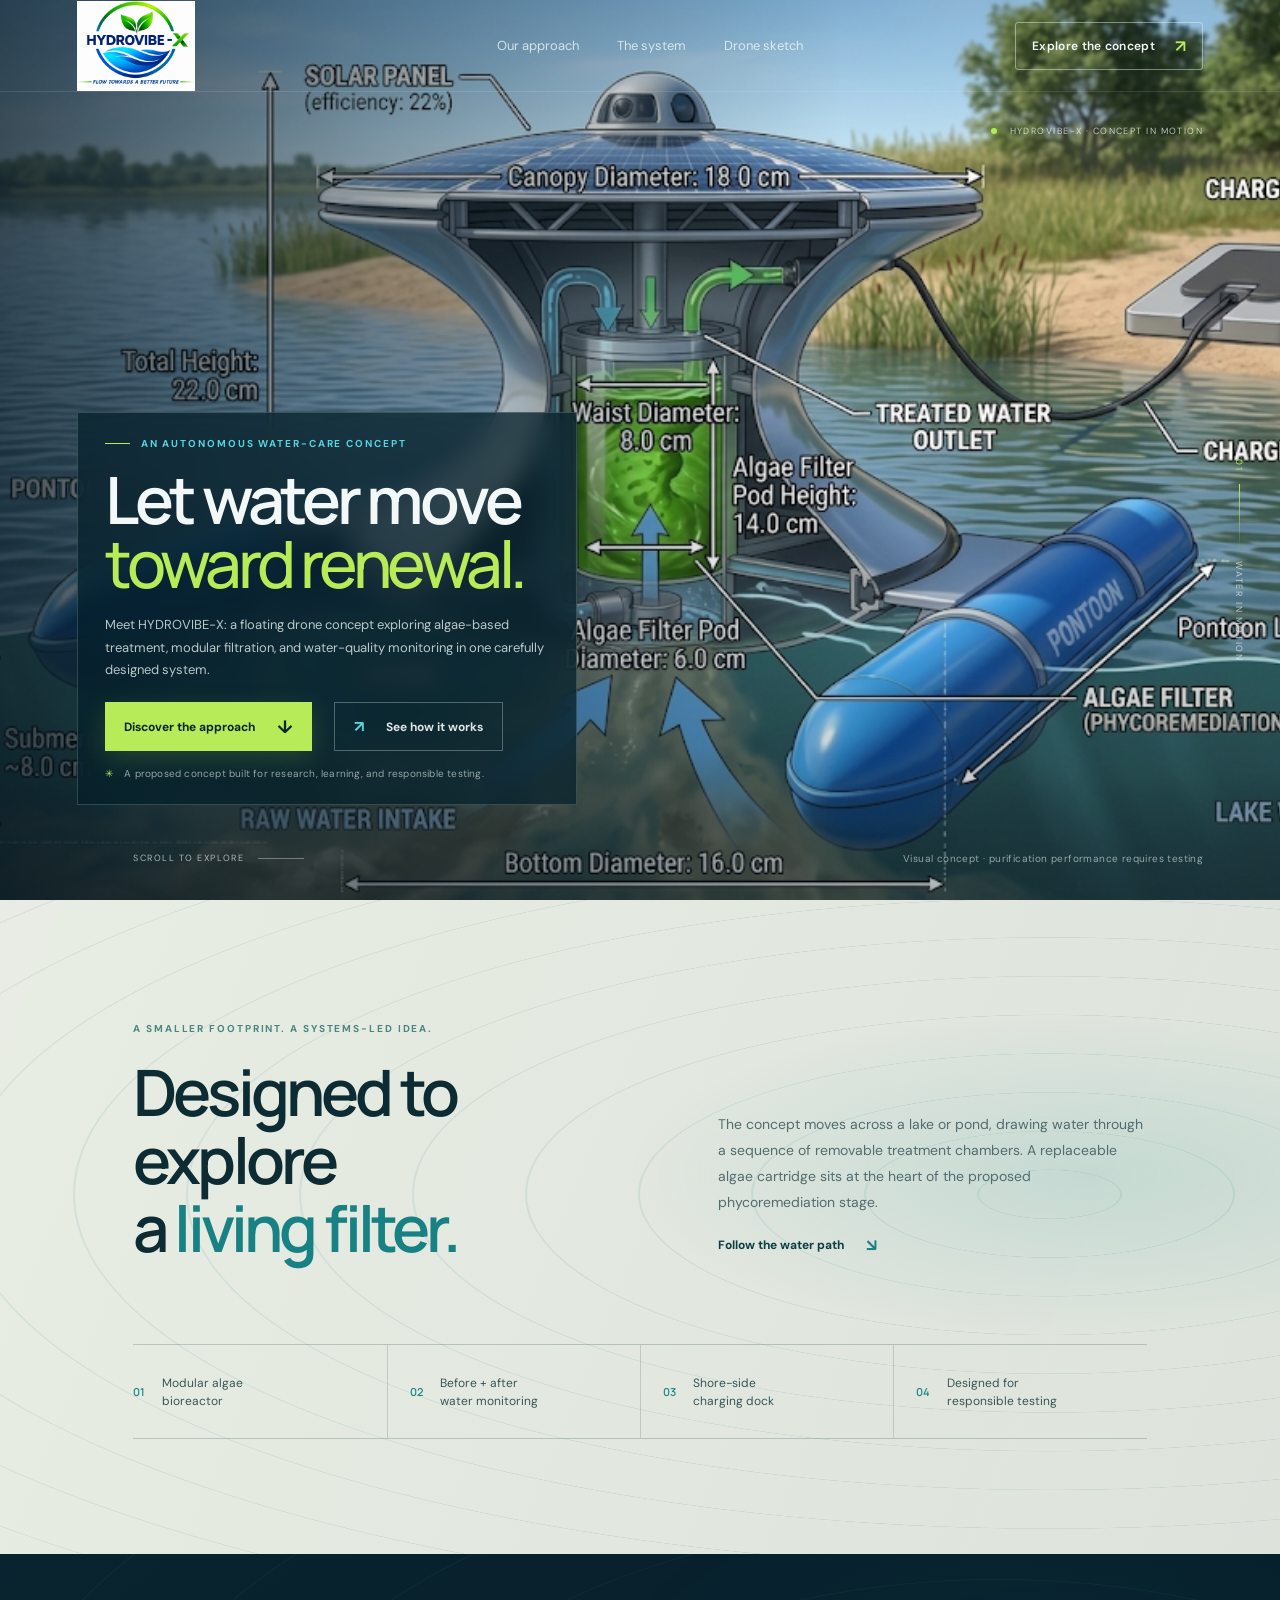
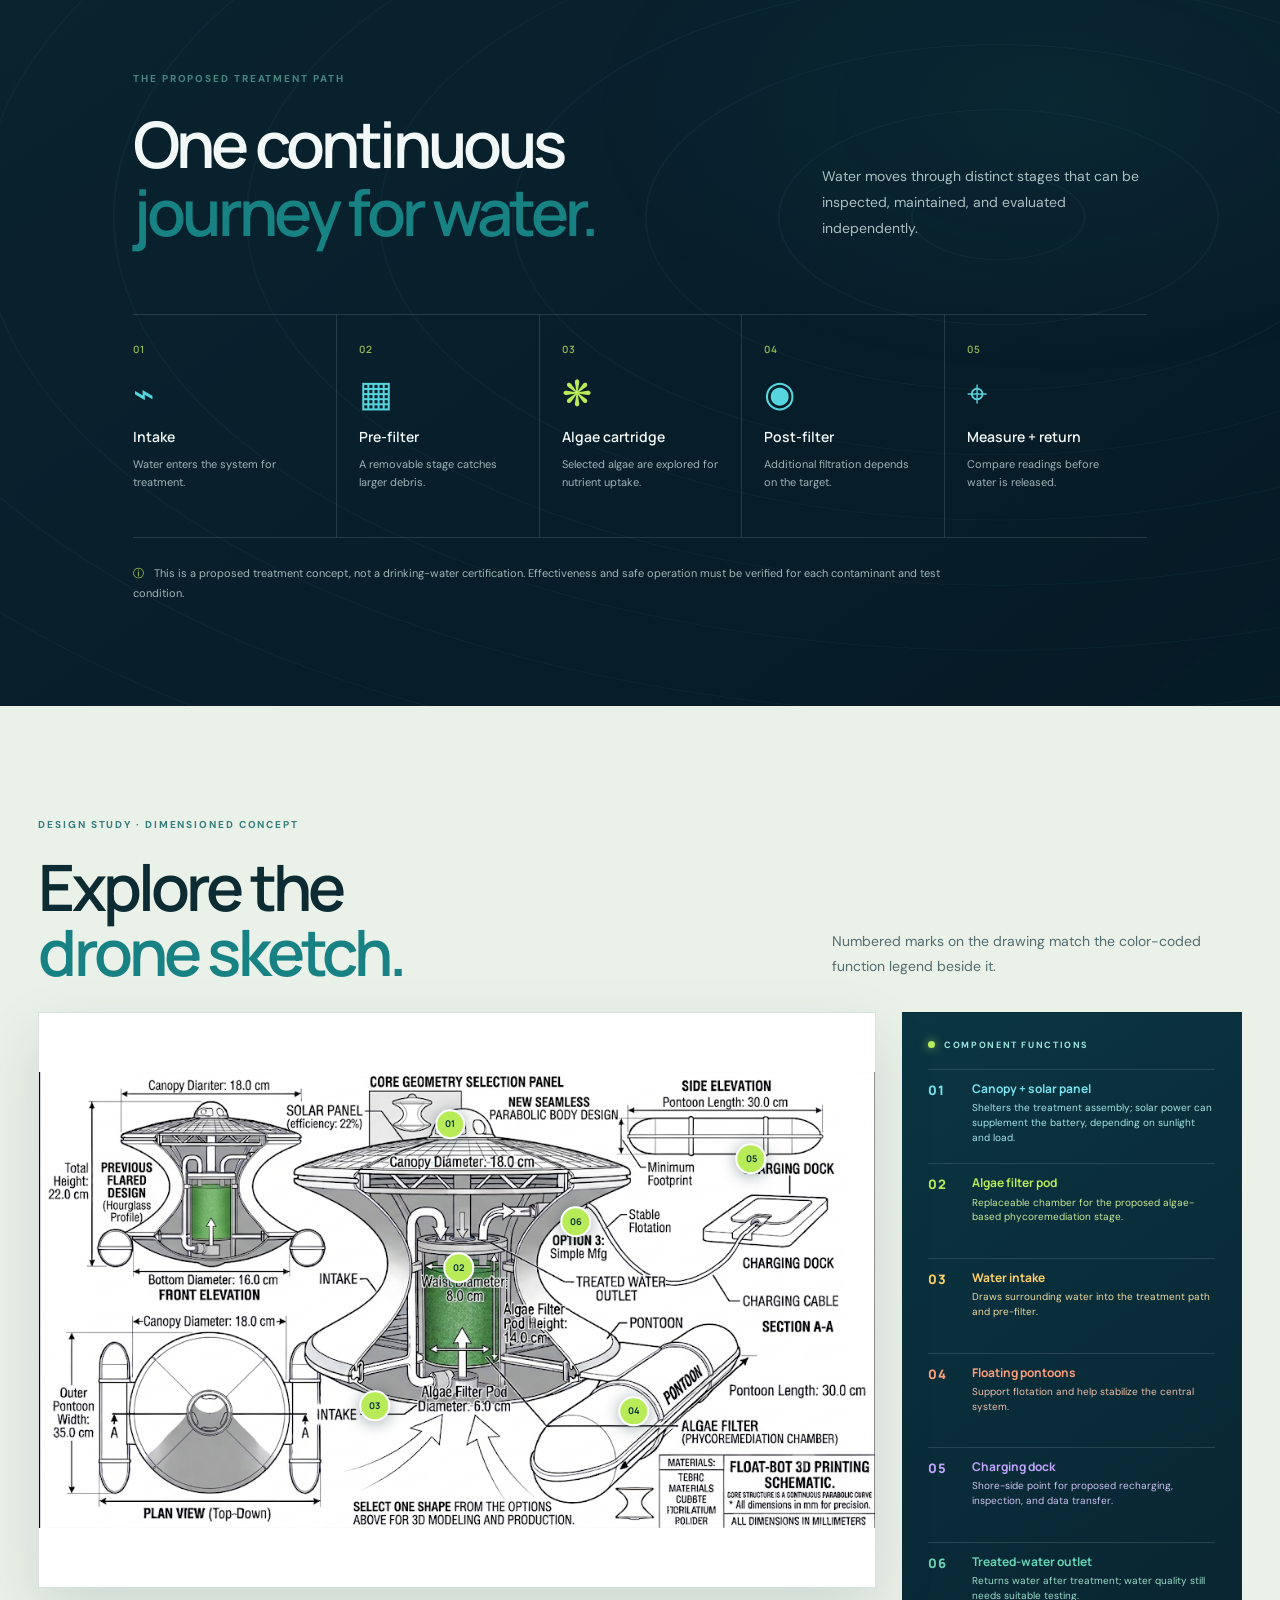
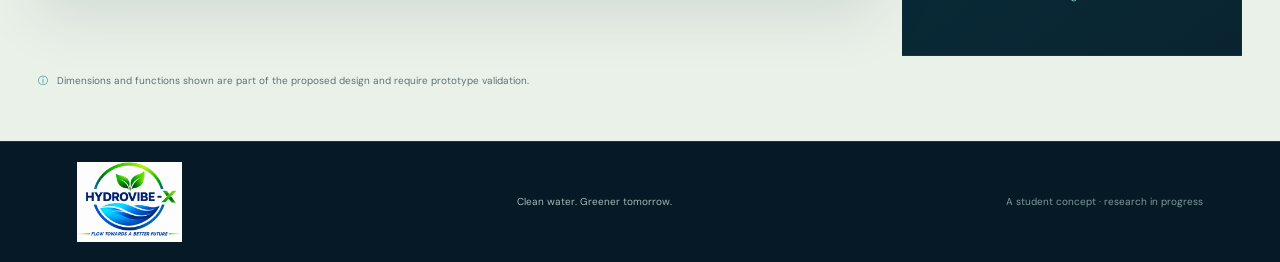
==== commit de5aeda0: "Expand sketch and add colorful component legend" ====
--- a/index.html
+++ b/index.html
@@ -110,31 +110,28 @@
             <div class="section-kicker">DESIGN STUDY · DIMENSIONED CONCEPT</div>
             <h2 id="sketch-title">Explore the<br /><span>drone sketch.</span></h2>
           </div>
-          <p>Select a label on the drawing or a component name to see what each part is designed to do.</p>
+          <p>Numbered marks on the drawing match the color-coded function legend beside it.</p>
         </div>
         <div class="sketch-layout">
           <figure class="sketch-stage">
             <img src="assets/hydrovibe-x-sketch.png" alt="Dimensioned HYDROVIBE-X concept drawing showing front, top, side, and sectional views of the floating water-purification drone." />
-            <button class="sketch-pin is-active" type="button" data-part="canopy" style="--x:51%;--y:22%" aria-label="Canopy and solar panel function" aria-pressed="true"><span>01</span></button>
-            <button class="sketch-pin" type="button" data-part="algae" style="--x:52%;--y:47%" aria-label="Algae filter pod function" aria-pressed="false"><span>02</span></button>
-            <button class="sketch-pin" type="button" data-part="intake" style="--x:42%;--y:71%" aria-label="Water intake function" aria-pressed="false"><span>03</span></button>
-            <button class="sketch-pin" type="button" data-part="pontoon" style="--x:73%;--y:72%" aria-label="Pontoon function" aria-pressed="false"><span>04</span></button>
-            <button class="sketch-pin" type="button" data-part="dock" style="--x:87%;--y:28%" aria-label="Charging dock function" aria-pressed="false"><span>05</span></button>
-            <button class="sketch-pin" type="button" data-part="outlet" style="--x:66%;--y:39%" aria-label="Treated water outlet function" aria-pressed="false"><span>06</span></button>
+            <span class="sketch-pin" style="--x:51%;--y:22%" aria-hidden="true">01</span>
+            <span class="sketch-pin" style="--x:52%;--y:47%" aria-hidden="true">02</span>
+            <span class="sketch-pin" style="--x:42%;--y:71%" aria-hidden="true">03</span>
+            <span class="sketch-pin" style="--x:73%;--y:72%" aria-hidden="true">04</span>
+            <span class="sketch-pin" style="--x:87%;--y:28%" aria-hidden="true">05</span>
+            <span class="sketch-pin" style="--x:66%;--y:39%" aria-hidden="true">06</span>
           </figure>
-          <aside class="sketch-details" aria-live="polite">
-            <div class="sketch-detail-label"><span class="sketch-live-dot"></span> COMPONENT FUNCTION</div>
-            <p class="sketch-detail-number" id="sketch-number">01 / 06</p>
-            <h3 id="sketch-part-title">Canopy + solar panel</h3>
-            <p class="sketch-part-description" id="sketch-part-description">The canopy shelters the central treatment assembly. Its proposed solar panel can supplement onboard power; actual output depends on panel size, sunlight, and system load.</p>
-            <div class="sketch-selectors" aria-label="Select a component to explore">
-              <button class="sketch-selector is-active" type="button" data-part="canopy" aria-pressed="true">Canopy + solar</button>
-              <button class="sketch-selector" type="button" data-part="algae" aria-pressed="false">Algae filter pod</button>
-              <button class="sketch-selector" type="button" data-part="intake" aria-pressed="false">Water intake</button>
-              <button class="sketch-selector" type="button" data-part="pontoon" aria-pressed="false">Pontoons</button>
-              <button class="sketch-selector" type="button" data-part="dock" aria-pressed="false">Charging dock</button>
-              <button class="sketch-selector" type="button" data-part="outlet" aria-pressed="false">Treated-water outlet</button>
-            </div>
+          <aside class="sketch-legend" aria-label="Numbered component function legend">
+            <div class="sketch-detail-label"><span class="sketch-live-dot"></span> COMPONENT FUNCTIONS</div>
+            <ol class="sketch-legend-list">
+              <li><span class="legend-number">01</span><div><h3>Canopy + solar panel</h3><p>Shelters the treatment assembly; solar power can supplement the battery, depending on sunlight and load.</p></div></li>
+              <li><span class="legend-number">02</span><div><h3>Algae filter pod</h3><p>Replaceable chamber for the proposed algae-based phycoremediation stage.</p></div></li>
+              <li><span class="legend-number">03</span><div><h3>Water intake</h3><p>Draws surrounding water into the treatment path and pre-filter.</p></div></li>
+              <li><span class="legend-number">04</span><div><h3>Floating pontoons</h3><p>Support flotation and help stabilize the central system.</p></div></li>
+              <li><span class="legend-number">05</span><div><h3>Charging dock</h3><p>Shore-side point for proposed recharging, inspection, and data transfer.</p></div></li>
+              <li><span class="legend-number">06</span><div><h3>Treated-water outlet</h3><p>Returns water after treatment; water quality still needs suitable testing.</p></div></li>
+            </ol>
           </aside>
         </div>
         <p class="sketch-note"><span aria-hidden="true">ⓘ</span> Dimensions and functions shown are part of the proposed design and require prototype validation.</p>
--- a/styles.css
+++ b/styles.css
@@ -299,3 +299,46 @@
 .sketch-note span { margin-right: 6px; color: #178286; }
 @media (max-width: 900px) { .sketch-section { padding-block: 88px; } .sketch-layout { grid-template-columns: minmax(0,1.35fr) minmax(230px,.8fr); gap: 13px; } .sketch-details { padding: 20px 18px; } }
 @media (max-width: 620px) { .sketch-section { padding: 76px 23px; } .sketch-heading { display: block; } .sketch-heading > p { margin-top: 18px; font-size: 13px; } .sketch-heading h2 { font-size: clamp(39px,11.5vw,57px); } .sketch-layout { grid-template-columns: 1fr; gap: 12px; margin-top: 30px; } .sketch-pin { width: 28px; height: 28px; font-size: 9px; } .sketch-details { padding: 21px 19px; } .sketch-detail-number { margin-top: 21px; } .sketch-selectors { grid-template-columns: 1fr 1fr; gap: 6px; } .sketch-selector { min-height: 42px; padding: 7px; font-size: 10px; } .sketch-selector::before { margin-right: 7px; } }
+
+/* Full-screen sketch view with a static, color-coded numbered legend. */
+.sketch-section { min-height: 100svh; padding: 112px clamp(22px,3vw,52px) 52px; }
+.sketch-heading { max-width: 1500px; margin-inline: auto; }
+.sketch-heading > p { max-width: 410px; }
+.sketch-layout { width: 100%; max-width: 1800px; grid-template-columns: minmax(0,1fr) minmax(280px,340px); gap: clamp(18px,2vw,34px); align-items: center; margin: 28px auto 0; }
+.sketch-stage { width: 100%; height: min(64svh, 720px); min-height: 360px; display: grid; place-items: center; }
+.sketch-stage > img { width: 100%; height: 100%; object-fit: contain; }
+.sketch-pin { pointer-events: none; cursor: default; width: clamp(29px,2.4vw,38px); height: clamp(29px,2.4vw,38px); border-width: 2px; font-size: clamp(9px,.72vw,12px); translate: -50% -50%; }
+.sketch-legend { align-self: stretch; display: flex; flex-direction: column; padding: clamp(18px,2vw,28px); color: #f2f8f7; background: linear-gradient(145deg,#0b3543,#092430); border: 1px solid rgba(17,73,76,.2); }
+.sketch-legend-list { display: grid; grid-template-rows: repeat(6,minmax(0,1fr)); gap: 7px; margin: 18px 0 0; padding: 0; list-style: none; }
+.sketch-legend-list li { display: grid; grid-template-columns: 34px 1fr; gap: 10px; align-content: start; padding: 11px 0; border-top: 1px solid rgba(220,246,240,.13); }
+.legend-number { color: var(--legend-tone); font: 800 13px/1.4 "Manrope",sans-serif; letter-spacing: .04em; }
+.sketch-legend-list li h3 { margin: 0 0 4px; color: var(--legend-tone); font: 700 12px/1.35 "Manrope",sans-serif; }
+.sketch-legend-list li p { margin: 0; color: color-mix(in srgb,var(--legend-tone) 55%,#d7e3df); font-size: 10px; line-height: 1.48; }
+.sketch-legend-list li:nth-child(1) { --legend-tone:#79e4ef; }
+.sketch-legend-list li:nth-child(2) { --legend-tone:#b7eb58; }
+.sketch-legend-list li:nth-child(3) { --legend-tone:#ffd166; }
+.sketch-legend-list li:nth-child(4) { --legend-tone:#ff9f7a; }
+.sketch-legend-list li:nth-child(5) { --legend-tone:#c1a6ff; }
+.sketch-legend-list li:nth-child(6) { --legend-tone:#65d6b5; }
+.sketch-note { max-width: 1500px; margin: 16px auto 0; }
+@media (max-width: 900px) {
+  .sketch-section { padding-block: 98px 42px; }
+  .sketch-layout { grid-template-columns: minmax(0,1fr) minmax(250px, .62fr); }
+  .sketch-stage { height: min(62svh, 620px); min-height: 330px; }
+  .sketch-legend { padding: 18px 15px; }
+  .sketch-legend-list { gap: 2px; }
+  .sketch-legend-list li { grid-template-columns: 27px 1fr; gap: 7px; padding: 8px 0; }
+  .sketch-legend-list li h3 { font-size: 11px; }
+  .sketch-legend-list li p { font-size: 9px; }
+}
+@media (max-width: 620px) {
+  .sketch-section { min-height: 0; padding: 76px 18px 58px; }
+  .sketch-layout { grid-template-columns: 1fr; gap: 13px; margin-top: 25px; }
+  .sketch-stage { height: auto; min-height: 0; aspect-ratio: 16 / 9; }
+  .sketch-stage > img { height: 100%; }
+  .sketch-pin { width: 26px; height: 26px; font-size: 9px; }
+  .sketch-legend { padding: 19px 18px; }
+  .sketch-legend-list { grid-template-columns: 1fr 1fr; grid-template-rows: none; gap: 0 14px; }
+  .sketch-legend-list li { grid-template-columns: 25px 1fr; }
+  .sketch-legend-list li p { font-size: 9px; }
+}
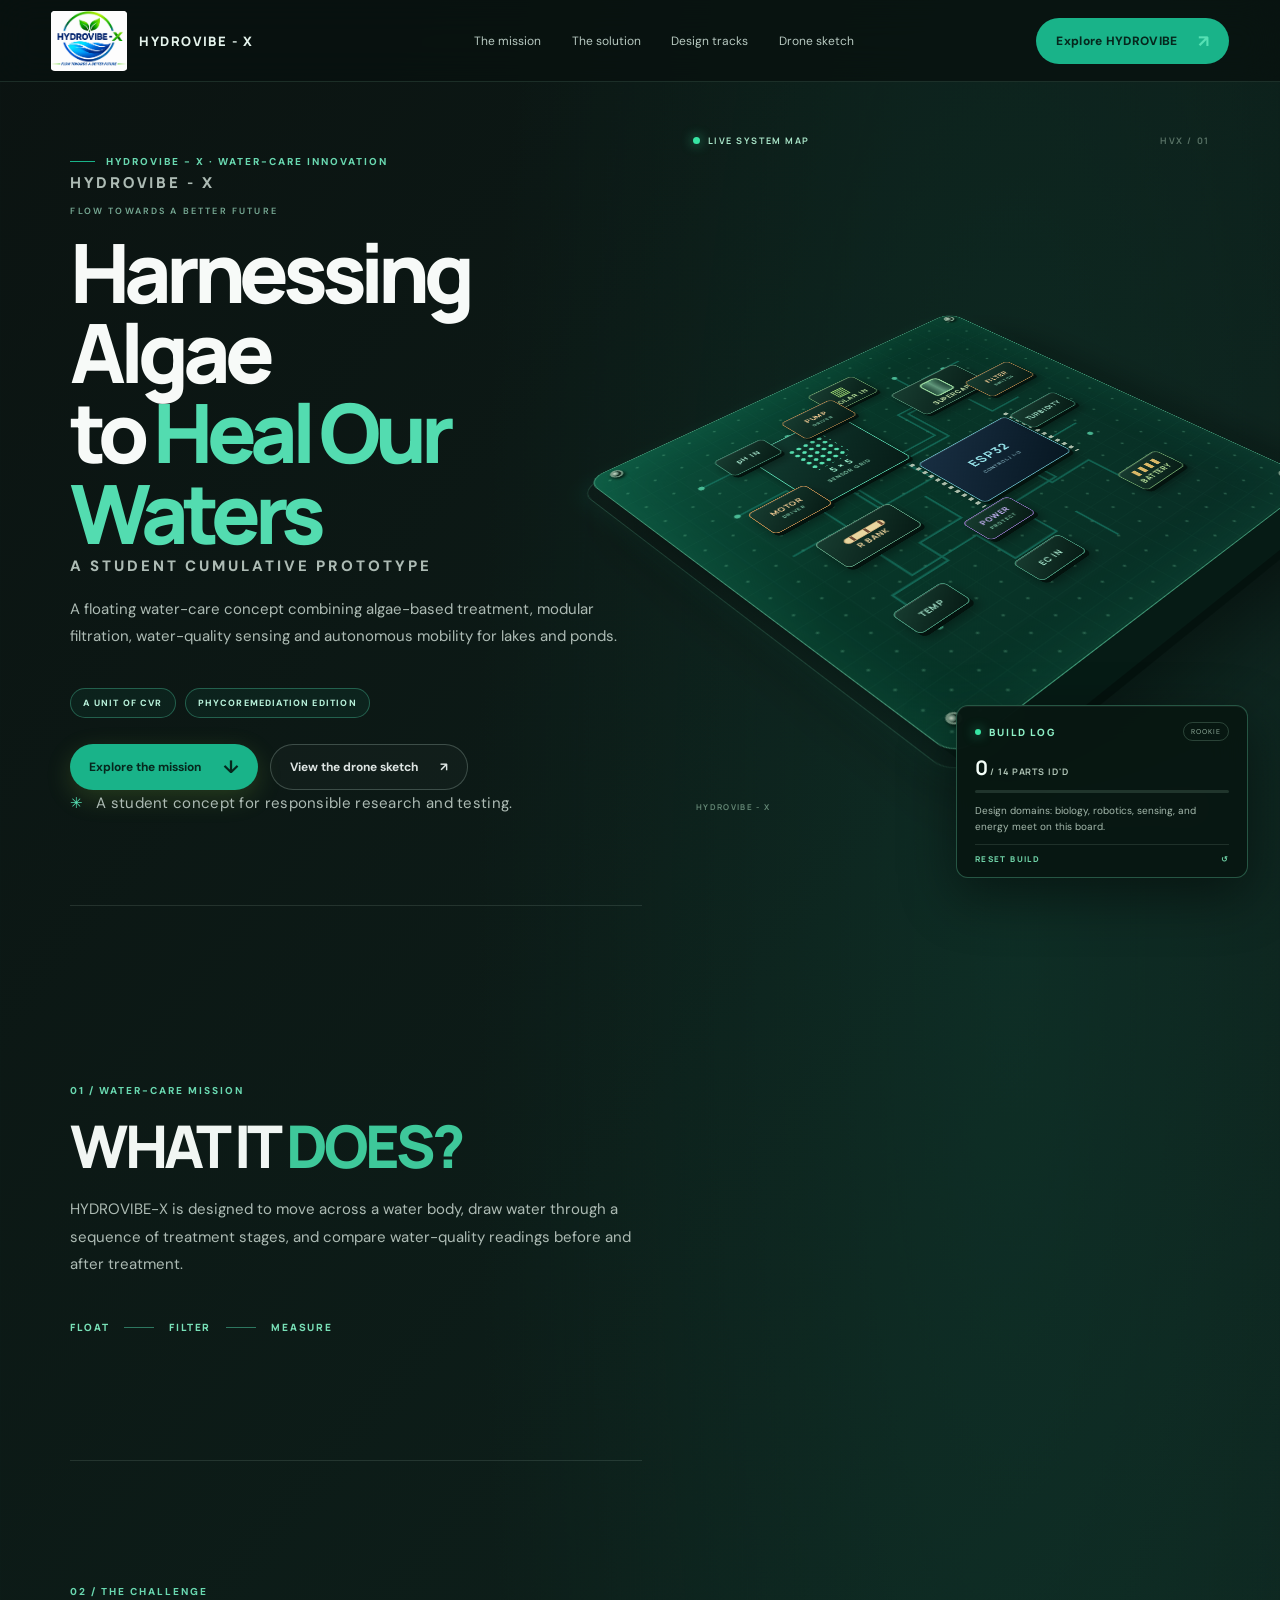
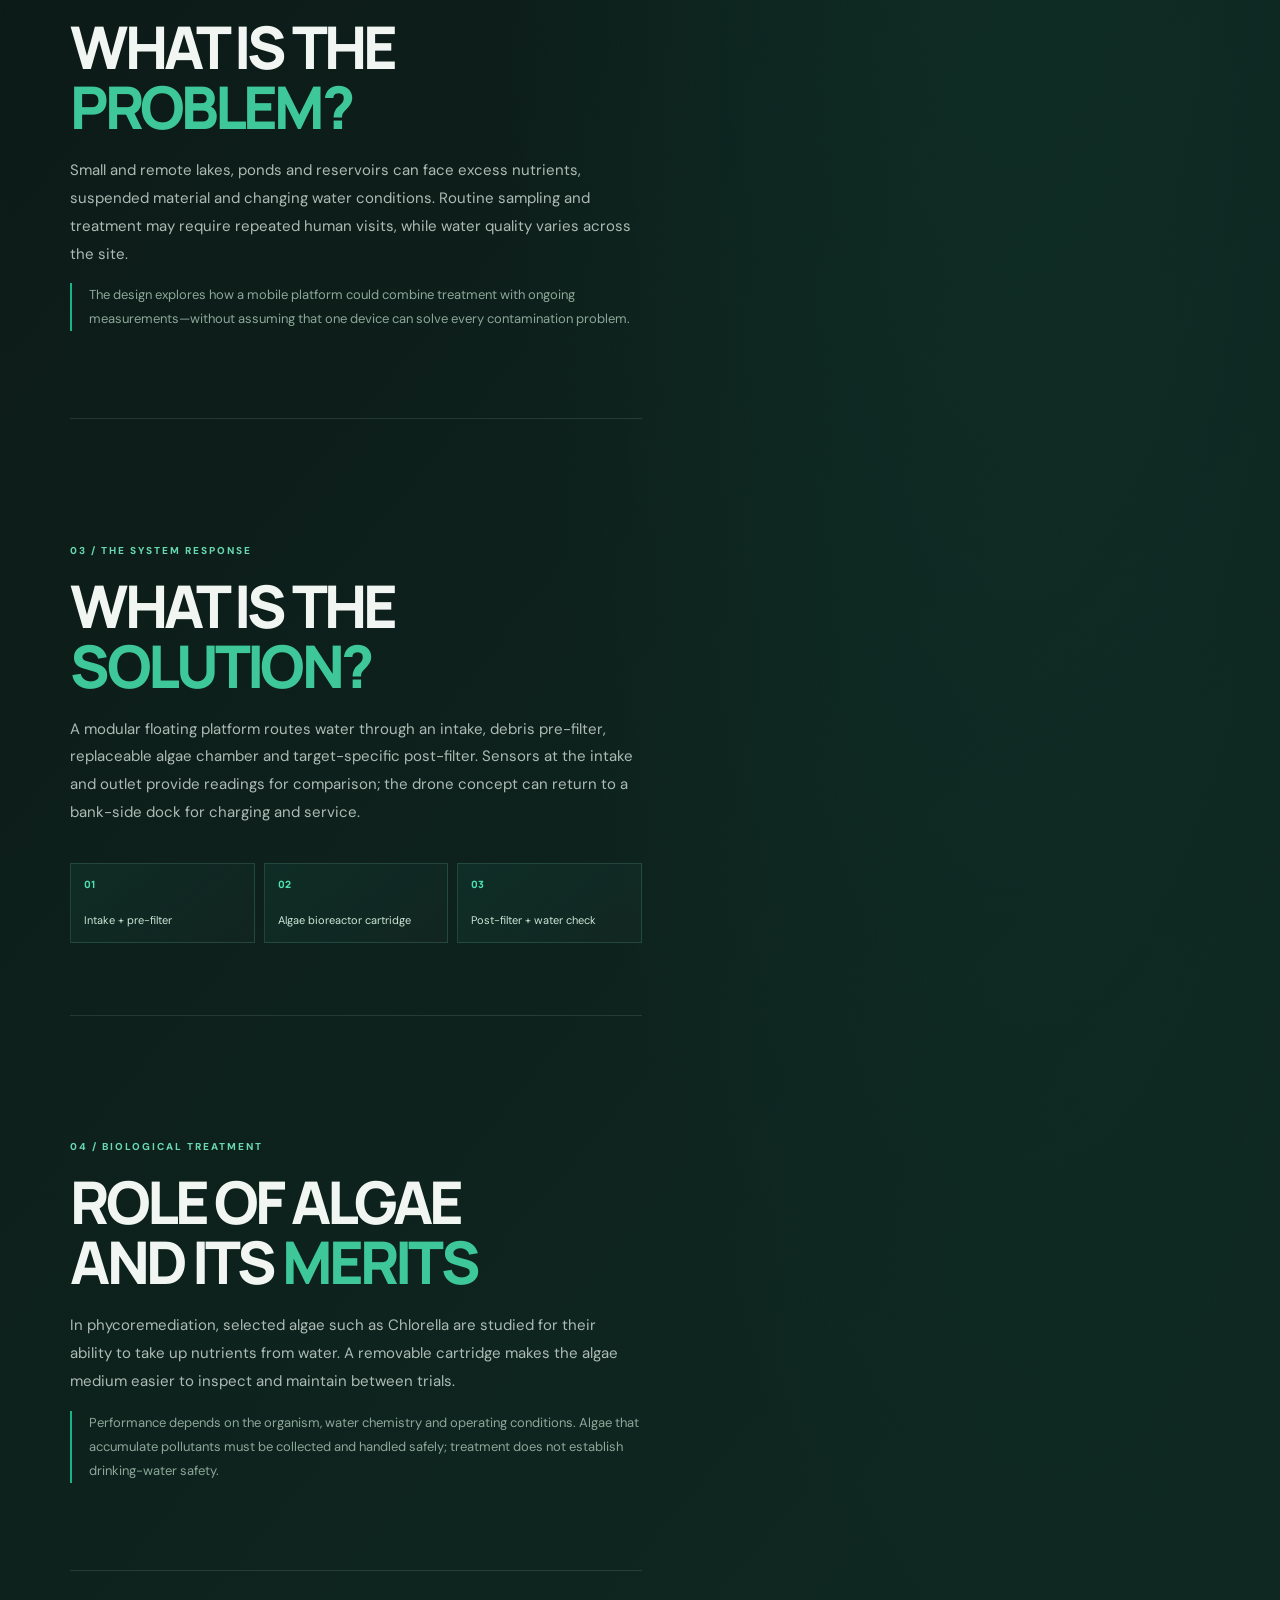
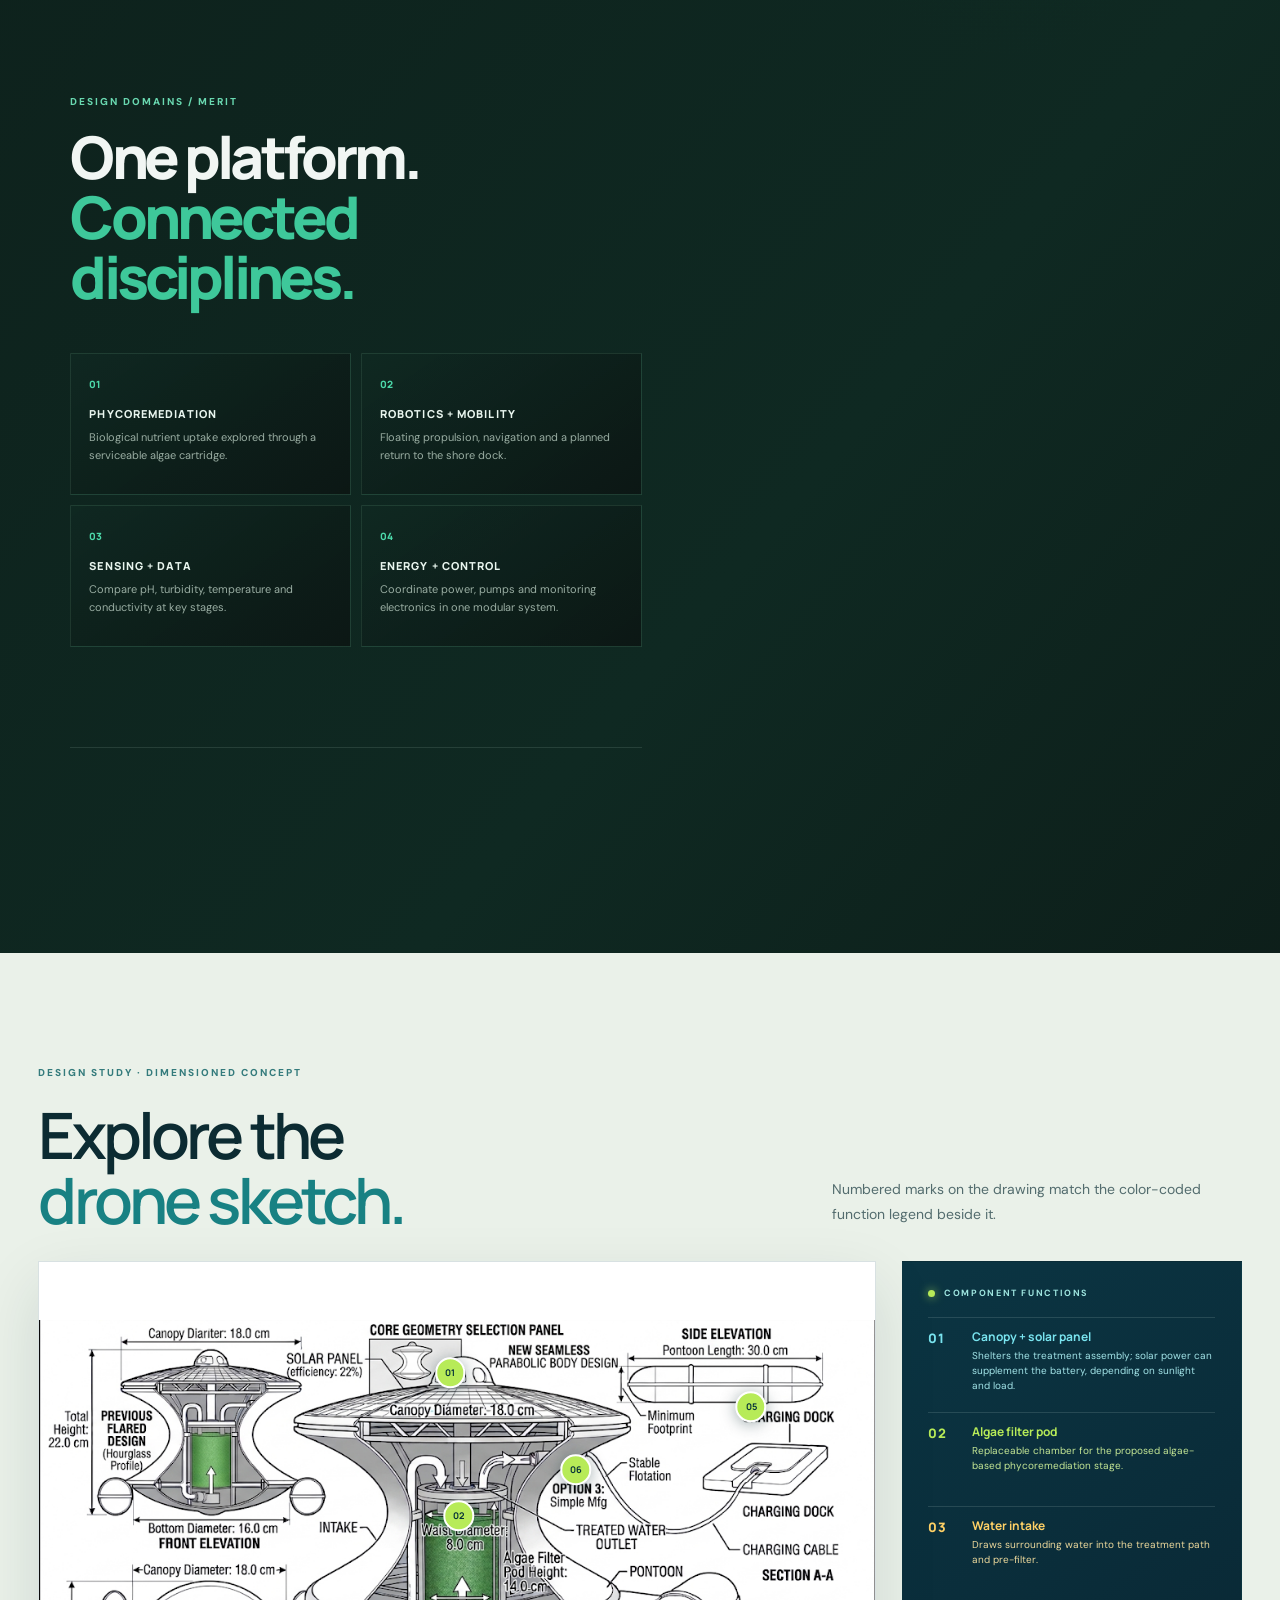
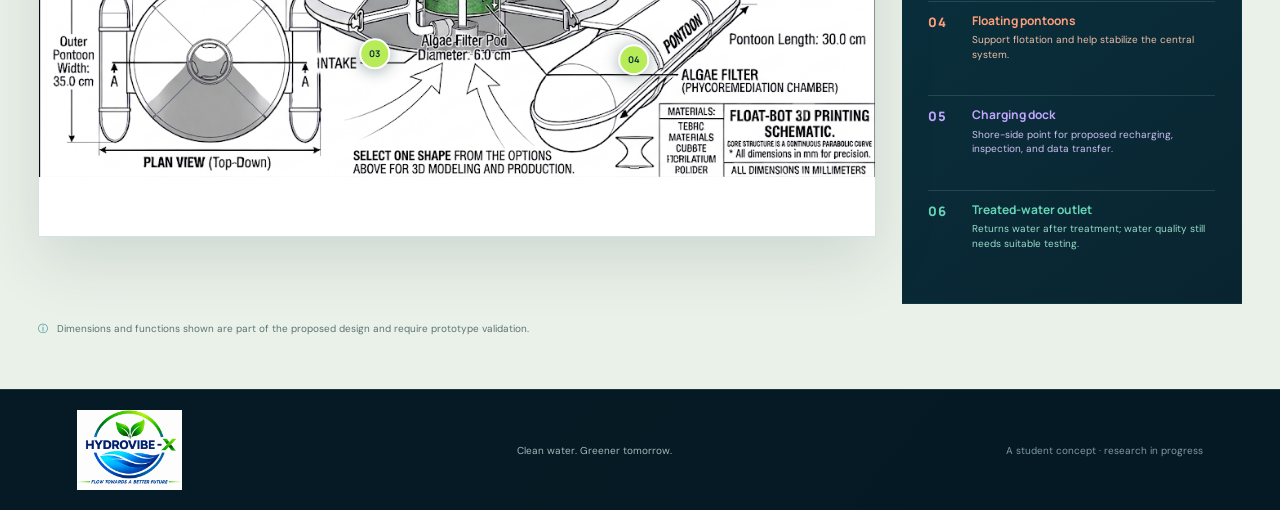
==== commit b154817c: "Redesign HydroVibe with interactive circuit experience" ====
--- a/index.html
+++ b/index.html
@@ -3,9 +3,9 @@
   <head>
     <meta charset="utf-8" />
     <meta name="viewport" content="width=device-width, initial-scale=1" />
-    <meta name="theme-color" content="#061b26" />
-    <meta name="description" content="HYDROVIBE-X is a proposed autonomous floating drone concept for algae-based water purification and water-quality monitoring." />
-    <title>HYDROVIBE - X | Clean water, intelligently explored</title>
+    <meta name="theme-color" content="#0b1311" />
+    <meta name="description" content="HYDROVIBE - X is a student cumulative prototype exploring algae-based water purification, sensing and autonomous mobility." />
+    <title>HYDROVIBE - X | Flow towards a better future</title>
     <link rel="preconnect" href="https://fonts.googleapis.com" />
     <link rel="preconnect" href="https://fonts.gstatic.com" crossorigin />
     <link href="https://fonts.googleapis.com/css2?family=DM+Sans:wght@400;500;600;700&family=Manrope:wght@400;500;600;700;800&display=swap" rel="stylesheet" />
@@ -13,96 +13,116 @@
     <script src="script.js" defer></script>
   </head>
   <body>
-    <div class="scroll-water-bg" aria-hidden="true">
-      <span class="water-caustics"></span>
-      <span class="current-lines current-back"></span>
-      <span class="current-lines current-front"></span>
-      <span class="water-specks"></span>
-    </div>
     <header class="site-header">
       <a class="brand" href="#home" aria-label="HYDROVIBE-X home">
         <img class="official-logo" src="assets/hydrovibe-x-official-logo.png" alt="HYDROVIBE-X — Flow towards a better future" />
+        <span class="brand-wordmark">HYDROVIBE - X</span>
       </a>
       <nav class="nav-links" aria-label="Main navigation">
-        <a href="#approach">Our approach</a>
-        <a href="#system">The system</a>
+        <a href="#about">The mission</a>
+        <a href="#solution">The solution</a>
+        <a href="#tracks">Design tracks</a>
         <a href="#sketch">Drone sketch</a>
       </nav>
-      <a class="header-cta" href="#approach">Explore the concept <span aria-hidden="true">↗</span></a>
+      <a class="header-cta" href="#tracks">Explore HYDROVIBE <span aria-hidden="true">↗</span></a>
     </header>
 
     <main>
-      <section class="hero" id="home" aria-labelledby="hero-title">
-        <div class="hero-scene" aria-label="Concept visualization of the HYDROVIBE-X drone floating across a lake">
-          <div class="scene-sky"></div>
-          <div class="distant-shore"></div>
-          <div class="scene-water"></div>
-          <div class="water-glint glint-one"></div>
-          <div class="water-glint glint-two"></div>
-          <div class="water-glint glint-three"></div>
-          <div class="drone-frame" aria-hidden="true">
-            <div class="drone-image"></div>
-            <div class="drone-light"></div>
-          </div>
-          <div class="wake wake-left" aria-hidden="true"></div>
-          <div class="wake wake-right" aria-hidden="true"></div>
-          <div class="flow-trail" aria-hidden="true"><i></i><i></i><i></i><i></i><i></i><i></i></div>
-          <div class="bubbles" aria-hidden="true"><i></i><i></i><i></i><i></i><i></i><i></i></div>
-          <div class="scene-vignette"></div>
-          <div class="scene-grain"></div>
-          <div class="scene-caption"><span class="caption-dot"></span> HYDROVIBE-X · CONCEPT IN MOTION</div>
-          <div class="scene-note">Visual concept · purification performance requires testing</div>
+      <div class="experience-grid" id="home">
+        <div class="story-rail">
+          <section class="story-section hero-story" aria-labelledby="hero-title">
+            <div class="eyebrow"><span class="eyebrow-line"></span> HYDROVIBE - X · WATER-CARE INNOVATION</div>
+            <p class="hero-brand-line">HYDROVIBE - X <span>FLOW TOWARDS A BETTER FUTURE</span></p>
+            <h1 id="hero-title">Harnessing Algae<br />to <em>Heal Our Waters</em></h1>
+            <p class="hero-subtitle">A STUDENT CUMULATIVE PROTOTYPE</p>
+            <p class="hero-description">A floating water-care concept combining algae-based treatment, modular filtration, water-quality sensing and autonomous mobility for lakes and ponds.</p>
+            <div class="hero-badges"><span>A UNIT OF CVR</span><span>PHYCOREMEDIATION EDITION</span></div>
+            <div class="hero-actions">
+              <a class="button button-primary" href="#about">Explore the mission <span aria-hidden="true">↓</span></a>
+              <a class="button button-quiet" href="#sketch">View the drone sketch <span aria-hidden="true">↗</span></a>
+            </div>
+            <p class="hero-footnote"><span aria-hidden="true">✳</span> A student concept for responsible research and testing.</p>
+          </section>
+
+          <section class="story-section" id="about" aria-labelledby="does-title">
+            <div class="section-kicker">01 / WATER-CARE MISSION</div>
+            <h2 id="does-title">WHAT IT <span>DOES?</span></h2>
+            <p>HYDROVIBE-X is designed to move across a water body, draw water through a sequence of treatment stages, and compare water-quality readings before and after treatment.</p>
+            <div class="story-stat-row"><span>FLOAT</span><i></i><span>FILTER</span><i></i><span>MEASURE</span></div>
+          </section>
+
+          <section class="story-section" id="problem" aria-labelledby="problem-title">
+            <div class="section-kicker">02 / THE CHALLENGE</div>
+            <h2 id="problem-title">WHAT IS THE <span>PROBLEM?</span></h2>
+            <p>Small and remote lakes, ponds and reservoirs can face excess nutrients, suspended material and changing water conditions. Routine sampling and treatment may require repeated human visits, while water quality varies across the site.</p>
+            <p class="story-aside">The design explores how a mobile platform could combine treatment with ongoing measurements—without assuming that one device can solve every contamination problem.</p>
+          </section>
+
+          <section class="story-section" id="solution" aria-labelledby="solution-title">
+            <div class="section-kicker">03 / THE SYSTEM RESPONSE</div>
+            <h2 id="solution-title">WHAT IS THE <span>SOLUTION?</span></h2>
+            <p>A modular floating platform routes water through an intake, debris pre-filter, replaceable algae chamber and target-specific post-filter. Sensors at the intake and outlet provide readings for comparison; the drone concept can return to a bank-side dock for charging and service.</p>
+            <ol class="flow-list"><li>Intake + pre-filter</li><li>Algae bioreactor cartridge</li><li>Post-filter + water check</li></ol>
+          </section>
+
+          <section class="story-section" id="algae" aria-labelledby="algae-title">
+            <div class="section-kicker">04 / BIOLOGICAL TREATMENT</div>
+            <h2 id="algae-title">ROLE OF ALGAE<br />AND ITS <span>MERITS</span></h2>
+            <p>In phycoremediation, selected algae such as Chlorella are studied for their ability to take up nutrients from water. A removable cartridge makes the algae medium easier to inspect and maintain between trials.</p>
+            <p class="story-aside">Performance depends on the organism, water chemistry and operating conditions. Algae that accumulate pollutants must be collected and handled safely; treatment does not establish drinking-water safety.</p>
+          </section>
+
+          <section class="story-section track-section" id="tracks" aria-labelledby="tracks-title">
+            <div class="section-kicker">DESIGN DOMAINS / MERIT</div>
+            <h2 id="tracks-title">One platform.<br /><span>Connected disciplines.</span></h2>
+            <div class="track-grid">
+              <article class="track-card"><span>01</span><h3>PHYCOREMEDIATION</h3><p>Biological nutrient uptake explored through a serviceable algae cartridge.</p></article>
+              <article class="track-card"><span>02</span><h3>ROBOTICS + MOBILITY</h3><p>Floating propulsion, navigation and a planned return to the shore dock.</p></article>
+              <article class="track-card"><span>03</span><h3>SENSING + DATA</h3><p>Compare pH, turbidity, temperature and conductivity at key stages.</p></article>
+              <article class="track-card"><span>04</span><h3>ENERGY + CONTROL</h3><p>Coordinate power, pumps and monitoring electronics in one modular system.</p></article>
+            </div>
+          </section>
         </div>
 
-        <div class="hero-copy">
-          <div class="eyebrow"><span class="eyebrow-line"></span> AN AUTONOMOUS WATER-CARE CONCEPT</div>
-          <h1 id="hero-title">Let water move<br /><em>toward renewal.</em></h1>
-          <p class="hero-description">Meet HYDROVIBE-X: a floating drone concept exploring algae-based treatment, modular filtration, and water-quality monitoring in one carefully designed system.</p>
-          <div class="hero-actions">
-            <a class="button button-primary" href="#approach">Discover the approach <span aria-hidden="true">↓</span></a>
-            <a class="button button-quiet" href="#system"><span class="play-icon" aria-hidden="true">↗</span> See how it works</a>
+        <aside class="board-rail" aria-label="Interactive HYDROVIBE-X circuit board">
+          <div class="board-sticky">
+            <div class="board-heading"><span class="board-live"><i></i> LIVE SYSTEM MAP</span><span class="board-index">HVX / 01</span></div>
+            <div class="board-viewport">
+              <div class="circuit-board" id="circuit-board" aria-label="Interactive circuit board. Hover a component for its function and select it to identify it.">
+                <svg class="board-traces" viewBox="0 0 600 600" aria-hidden="true" focusable="false">
+                  <g fill="none" stroke="#177c68" stroke-width="3" opacity=".8"><path d="M62 95h110v58h72v76h-45v54h84v-55h84v-78h80v-54h74"/><path d="M58 174h76v58h57v84h-61v88h106v62h73v-75h86v-64h117"/><path d="M90 488v-74h88v-47h70v-63M530 470h-76v-74h-72v-72M420 66v76h-65v72h-74v43M214 78v52h74v44"/><path d="M56 282h82v-42M356 522v-66M508 226h-54v-45"/></g>
+                  <g fill="#5fe4b7" opacity=".85"><circle cx="62" cy="95" r="4"/><circle cx="489" cy="96" r="4"/><circle cx="58" cy="174" r="4"/><circle cx="505" cy="357" r="4"/><circle cx="90" cy="488" r="4"/><circle cx="530" cy="470" r="4"/><circle cx="214" cy="78" r="4"/><circle cx="420" cy="66" r="4"/></g>
+                </svg>
+                <div class="board-grid" aria-hidden="true"></div>
+                <span class="board-screw screw-a" aria-hidden="true"></span><span class="board-screw screw-b" aria-hidden="true"></span><span class="board-screw screw-c" aria-hidden="true"></span><span class="board-screw screw-d" aria-hidden="true"></span>
+                <button class="board-part matrix-part" data-part="matrix" style="--x:35%;--y:31%" aria-label="5 by 5 water-sensor matrix. Hover for function, click to identify."><span class="matrix-dots" aria-hidden="true"></span><b>5 × 5</b><small>SENSOR GRID</small></button>
+                <button class="board-part cap-part" data-part="supercap" style="--x:69%;--y:28%" aria-label="Supercapacitor bank. Hover for function, click to identify."><span class="cap-can" aria-hidden="true"></span><b>SUPERCAP</b></button>
+                <button class="board-part mcu-part" data-part="esp32" style="--x:58%;--y:54%" aria-label="ESP32 controller. Hover for function, click to identify."><span class="chip-pins" aria-hidden="true"></span><b>ESP32</b><small>CONTROL / I-O</small></button>
+                <button class="board-part resistor-part" data-part="resistors" style="--x:24%;--y:55%" aria-label="Resistor bank. Hover for function, click to identify."><span class="resistor" aria-hidden="true"></span><b>R BANK</b></button>
+                <button class="board-part probe-part" data-part="ph" style="--x:24%;--y:20%" aria-label="pH sensor input. Hover for function, click to identify."><b>pH IN</b></button>
+                <button class="board-part probe-part" data-part="turbidity" style="--x:78%;--y:49%" aria-label="Turbidity sensor input. Hover for function, click to identify."><b>TURBIDITY</b></button>
+                <button class="board-part probe-part" data-part="temperature" style="--x:18%;--y:77%" aria-label="Temperature sensor input. Hover for function, click to identify."><b>TEMP</b></button>
+                <button class="board-part probe-part" data-part="conductivity" style="--x:42%;--y:82%" aria-label="Conductivity sensor input. Hover for function, click to identify."><b>EC IN</b></button>
+                <button class="board-part power-part" data-part="battery" style="--x:76%;--y:78%" aria-label="Battery interface. Hover for function, click to identify."><span class="terminal" aria-hidden="true"></span><b>BATTERY</b></button>
+                <button class="board-part power-part" data-part="solar" style="--x:53%;--y:15%" aria-label="Solar input. Hover for function, click to identify."><span class="solar-mark" aria-hidden="true">▥</span><b>SOLAR IN</b></button>
+                <button class="board-part driver-part" data-part="pump" style="--x:43%;--y:19%" aria-label="Pump driver. Hover for function, click to identify."><b>PUMP</b><small>DRIVER</small></button>
+                <button class="board-part driver-part" data-part="motor" style="--x:19%;--y:39%" aria-label="Propulsion motor driver. Hover for function, click to identify."><b>MOTOR</b><small>DRIVER</small></button>
+                <button class="board-part driver-part" data-part="filter" style="--x:81%;--y:34%" aria-label="Filter switch stage. Hover for function, click to identify."><b>FILTER</b><small>SWITCH</small></button>
+                <button class="board-part utility-part" data-part="protection" style="--x:44%;--y:68%" aria-label="Power protection. Hover for function, click to identify."><b>POWER</b><small>PROTECT</small></button>
+              </div>
+            </div>
+            <div class="board-caption"><span>HYDROVIBE - X</span><span>CONTROL SYSTEM / 14 NODES</span></div>
           </div>
-          <div class="hero-footnote"><span aria-hidden="true">✳</span> A proposed concept built for research, learning, and responsible testing.</div>
-        </div>
+        </aside>
+      </div>
 
-        <div class="hero-edge-note" aria-hidden="true"><span>01</span><i></i> WATER IN MOTION</div>
-        <a class="scroll-cue" href="#approach" aria-label="Scroll to learn about the approach"><span>SCROLL TO EXPLORE</span><i></i></a>
-      </section>
-
-      <section class="approach section-wrap" id="approach" aria-labelledby="approach-title">
-        <div class="section-kicker">A SMALLER FOOTPRINT. A SYSTEMS-LED IDEA.</div>
-        <div class="approach-grid">
-          <h2 id="approach-title">Designed to explore<br />a <span>living filter.</span></h2>
-          <div class="approach-copy">
-            <p>The concept moves across a lake or pond, drawing water through a sequence of removable treatment chambers. A replaceable algae cartridge sits at the heart of the proposed phycoremediation stage.</p>
-            <a class="text-link" href="#system">Follow the water path <span aria-hidden="true">↘</span></a>
-          </div>
-        </div>
-        <div class="signal-row" aria-label="Project concept highlights">
-          <div><span class="signal-number">01</span><span>Modular algae<br />bioreactor</span></div>
-          <div><span class="signal-number">02</span><span>Before + after<br />water monitoring</span></div>
-          <div><span class="signal-number">03</span><span>Shore-side<br />charging dock</span></div>
-          <div><span class="signal-number">04</span><span>Designed for<br />responsible testing</span></div>
-        </div>
-      </section>
-
-      <section class="system section-wrap" id="system" aria-labelledby="system-title">
-        <div class="system-heading">
-          <div>
-            <div class="section-kicker">THE PROPOSED TREATMENT PATH</div>
-            <h2 id="system-title">One continuous<br /><span>journey for water.</span></h2>
-          </div>
-          <p>Water moves through distinct stages that can be inspected, maintained, and evaluated independently.</p>
-        </div>
-        <div class="water-path">
-          <article class="path-step"><span class="step-index">01</span><span class="step-icon intake-icon" aria-hidden="true">⌁</span><h3>Intake</h3><p>Water enters the system for treatment.</p></article>
-          <article class="path-step"><span class="step-index">02</span><span class="step-icon" aria-hidden="true">▦</span><h3>Pre-filter</h3><p>A removable stage catches larger debris.</p></article>
-          <article class="path-step path-algae"><span class="step-index">03</span><span class="step-icon" aria-hidden="true">❋</span><h3>Algae cartridge</h3><p>Selected algae are explored for nutrient uptake.</p></article>
-          <article class="path-step"><span class="step-index">04</span><span class="step-icon" aria-hidden="true">◉</span><h3>Post-filter</h3><p>Additional filtration depends on the target.</p></article>
-          <article class="path-step"><span class="step-index">05</span><span class="step-icon" aria-hidden="true">⌖</span><h3>Measure + return</h3><p>Compare readings before water is released.</p></article>
-        </div>
-        <p class="safety-note"><span aria-hidden="true">ⓘ</span> This is a proposed treatment concept, not a drinking-water certification. Effectiveness and safe operation must be verified for each contaminant and test condition.</p>
-      </section>
+      <aside class="build-log" aria-live="polite" aria-label="Interactive circuit board build log">
+        <div class="build-log-top"><span class="build-log-title"><i></i> BUILD LOG</span><span class="build-level">ROOKIE</span></div>
+        <div class="part-count"><strong id="identified-count">0</strong><span> / 14 PARTS ID'D</span></div>
+        <div class="build-progress" aria-hidden="true"><span id="build-progress-fill"></span></div>
+        <p id="build-status">Hover a component on the board, then click to identify it.</p>
+        <button class="build-reset" id="reset-build" type="button">RESET BUILD <span aria-hidden="true">↺</span></button>
+      </aside>
 
       <section class="sketch-section section-wrap" id="sketch" aria-labelledby="sketch-title">
         <div class="sketch-heading">
--- a/styles.css
+++ b/styles.css
@@ -342,3 +342,173 @@
   .sketch-legend-list li { grid-template-columns: 25px 1fr; }
   .sketch-legend-list li p { font-size: 9px; }
 }
+
+/* HYDROVIBE-X YCL-inspired continuous story and interactive PCB experience. */
+:root { color-scheme: dark; --ink:#f4f8f6; --muted:#a4b2ad; --deep:#0b1311; --deep-2:#0f2922; --aqua:#19b389; --green:#56e0b4; --line:rgba(202,235,221,.14); background:#0b1311; color:#f4f8f6; }
+html { background:#0b1311; scroll-padding-top:92px; }
+body { min-width:320px; background:radial-gradient(ellipse at 79% 18%,rgba(25,179,137,.11),transparent 38%),linear-gradient(130deg,#0b1311,#0f2922 68%,#0b1311); color:#f4f8f6; }
+.site-header { position:sticky; top:0; height:82px; padding-inline:clamp(18px,4vw,64px); border-bottom-color:rgba(136,195,169,.16); background:rgba(8,18,15,.82); backdrop-filter:blur(18px); -webkit-backdrop-filter:blur(18px); }
+.site-header .brand { gap:12px; }
+.site-header .official-logo { width:76px; height:60px; border-radius:4px; }
+.brand-wordmark { font:800 13px "Manrope",sans-serif; letter-spacing:.12em; color:#e5f3ec; white-space:nowrap; }
+.nav-links { flex:1; justify-content:center; gap:clamp(15px,2.4vw,38px); margin-left:clamp(16px,3vw,52px); color:#b8c9c1; font-size:12px; }
+.nav-links a { transition:color .2s ease; }
+.nav-links a:hover,.nav-links a:focus-visible { color:#56e0b4; }
+.header-cta { border:0; border-radius:999px; padding:12px 20px; color:#06271d; background:#19b389; font-weight:800; }
+.header-cta:hover { background:#56e0b4; }
+.experience-grid { display:grid; grid-template-columns:minmax(0,1.05fr) minmax(440px,.95fr); align-items:stretch; gap:clamp(24px,4vw,68px); max-width:1600px; margin:0 auto; padding:0 clamp(24px,5.5vw,88px); }
+.story-rail { min-width:0; }
+.story-section { min-height:56svh; display:flex; flex-direction:column; justify-content:center; padding:clamp(62px,8vh,110px) 0; border-bottom:1px solid rgba(202,235,221,.12); scroll-margin-top:92px; }
+.story-section.hero-story { min-height:calc(100svh - 82px); align-items:flex-start; }
+.eyebrow,.section-kicker { color:#69d8b0; font-size:10px; line-height:1.5; letter-spacing:.2em; font-weight:800; }
+.eyebrow-line { background:#19b389; }
+.hero-brand-line { display:flex; flex-direction:column; gap:8px; margin:32px 0 12px; color:#f3f9f6; font:800 clamp(13px,1.2vw,16px) "Manrope",sans-serif; letter-spacing:.19em; }
+.hero-brand-line span { color:#77a994; font:600 9px "DM Sans",sans-serif; letter-spacing:.24em; }
+.hero-story h1 { max-width:780px; margin:0; color:#f7faf8; font:800 clamp(48px,6.4vw,92px)/.98 "Manrope",sans-serif; letter-spacing:-.075em; }
+.hero-story h1 em { color:#53dcb0; font-style:normal; }
+.hero-subtitle { margin:22px 0 0; color:#b4c9bf; font-size:11px; font-weight:800; letter-spacing:.2em; }
+.hero-description { max-width:550px; margin:19px 0 0; color:#afbeb7; font-size:15px; line-height:1.8; }
+.hero-badges { display:flex; flex-wrap:wrap; gap:9px; margin-top:22px; }
+.hero-badges span { padding:8px 12px; border:1px solid rgba(83,220,176,.33); border-radius:999px; color:#b8f1da; background:rgba(25,179,137,.07); font-size:9px; font-weight:800; letter-spacing:.13em; }
+.hero-actions { margin-top:26px; gap:12px; }
+.button { border-radius:999px; min-height:46px; padding-inline:19px; }
+.button-primary { color:#06271d; background:#19b389; }
+.button-primary:hover { background:#56e0b4; }
+.button-quiet { border-color:rgba(199,230,216,.24); background:rgba(255,255,255,.025); }
+.hero-footnote { color:#80978b; }
+.story-section .section-kicker { margin-bottom:18px; }
+.story-section h2 { max-width:700px; margin:0 0 20px; color:#f1f6f3; font:800 clamp(38px,4.6vw,64px)/1.02 "Manrope",sans-serif; letter-spacing:-.065em; }
+.story-section h2 span { color:#3ec89a; }
+.story-section > p:not(.section-kicker) { max-width:660px; margin:0 0 15px; color:#adbbb4; font-size:15px; line-height:1.85; }
+.story-aside { padding-left:17px; border-left:2px solid #19b389; color:#8ca79a!important; font-size:13px!important; }
+.story-stat-row { display:flex; align-items:center; gap:15px; margin-top:26px; color:#78e0b7; font:800 10px "Manrope",sans-serif; letter-spacing:.18em; }
+.story-stat-row i { width:30px; height:1px; background:rgba(83,220,176,.48); }
+.flow-list { display:grid; grid-template-columns:repeat(3,minmax(0,1fr)); gap:9px; max-width:740px; margin:21px 0 0; padding:0; list-style:none; counter-reset:flow; }
+.flow-list li { min-height:80px; display:flex; flex-direction:column; justify-content:space-between; padding:13px; border:1px solid rgba(117,203,165,.19); background:linear-gradient(140deg,rgba(25,179,137,.09),rgba(255,255,255,.015)); color:#cce6d8; font-size:11px; line-height:1.45; }
+.flow-list li::before { counter-increment:flow; content:"0" counter(flow); color:#4de0b1; font:800 10px "Manrope",sans-serif; }
+.track-section { padding-bottom:100px; }
+.track-grid { display:grid; grid-template-columns:repeat(2,minmax(0,1fr)); gap:10px; margin-top:26px; }
+.track-card { min-height:142px; padding:18px; border:1px solid rgba(120,204,165,.17); background:linear-gradient(145deg,rgba(15,41,34,.74),rgba(11,19,17,.8)); transition:transform .22s,border-color .22s,background .22s; }
+.track-card:hover { transform:translateY(-4px); border-color:rgba(83,220,176,.5); background:linear-gradient(145deg,rgba(25,75,57,.65),rgba(11,19,17,.88)); }
+.track-card > span { color:#4cd8a9; font:800 10px "Manrope",sans-serif; }
+.track-card h3 { margin:13px 0 7px; color:#e8f5ee; font:800 11px "Manrope",sans-serif; letter-spacing:.1em; }
+.track-card p { margin:0; color:#99ada2; font-size:11px; line-height:1.65; }
+.board-rail { min-width:0; position:relative; }
+.board-sticky { position:sticky; top:108px; padding-top:26px; }
+.board-heading,.board-caption { display:flex; justify-content:space-between; align-items:center; color:#85a697; font:700 9px "Manrope",sans-serif; letter-spacing:.17em; }
+.board-live { display:flex; align-items:center; gap:8px; color:#a9e5c8; }
+.board-live i,.build-log-title i { display:inline-block; width:7px; height:7px; border-radius:50%; background:#37e4a3; box-shadow:0 0 12px rgba(55,228,163,.75); }
+.board-index { color:#587265; }
+.board-viewport { height:min(74svh,740px); min-height:440px; display:grid; place-items:center; perspective:1250px; perspective-origin:48% 44%; overflow:visible; }
+.circuit-board { position:relative; width:min(100%,600px); aspect-ratio:1; overflow:visible; transform-style:preserve-3d; transform:rotateX(calc(57deg + var(--pointer-tilt-x,0deg))) rotateZ(calc(-31deg + var(--scroll-turn,0deg) + var(--pointer-tilt-z,0deg))) translate3d(0,var(--scroll-lift,0px),0); transition:transform .24s ease-out; border:1px solid rgba(120,235,186,.5); border-radius:20px; background:linear-gradient(140deg,#0c543f 0%,#073628 38%,#092d25 100%); box-shadow:0 35px 0 #061b15,0 43px 0 #04120e,0 70px 80px rgba(0,0,0,.52),inset 0 0 70px rgba(40,210,151,.12); }
+.circuit-board::before { content:""; position:absolute; z-index:-1; inset:-8px; border:1px solid rgba(102,203,163,.26); border-radius:24px; transform:translateZ(-12px); box-shadow:0 0 28px rgba(25,179,137,.11); }
+.board-grid { position:absolute; inset:0; overflow:hidden; border-radius:18px; opacity:.48; pointer-events:none; background-image:radial-gradient(circle,rgba(129,223,173,.5) 0 1.3px,transparent 1.8px),linear-gradient(rgba(72,169,127,.065) 1px,transparent 1px),linear-gradient(90deg,rgba(72,169,127,.065) 1px,transparent 1px); background-size:32px 32px,32px 32px,32px 32px; }
+.board-traces { position:absolute; inset:4%; width:92%; height:92%; opacity:.85; pointer-events:none; transform:translateZ(3px); }
+.board-screw { position:absolute; z-index:4; width:13px; height:13px; border:2px solid #7b9b87; border-radius:50%; background:radial-gradient(circle at 35% 35%,#d5e5d2,#4e7160 45%,#172a21 52%); box-shadow:0 3px 4px #03110b; transform:translateZ(8px); }
+.screw-a { left:3%;top:3%; }.screw-b { right:3%;top:3%; }.screw-c { left:3%;bottom:3%; }.screw-d { right:3%;bottom:3%; }
+.board-part { position:absolute; z-index:5; left:var(--x); top:var(--y); min-width:62px; min-height:38px; display:flex; flex-direction:column; align-items:center; justify-content:center; gap:3px; padding:6px 8px; border:1px solid rgba(145,235,190,.55); border-radius:6px; color:#ccf8df; background:linear-gradient(150deg,#173c30,#071b15); box-shadow:0 5px 0 #03130e,0 9px 14px rgba(0,0,0,.4),inset 0 1px rgba(255,255,255,.14); transform:translate(-50%,-50%) translateZ(18px); transform-style:preserve-3d; cursor:pointer; transition:filter .18s,box-shadow .18s,translate .18s; font-family:"Manrope",sans-serif; }
+.board-part:hover,.board-part:focus-visible { z-index:20; filter:brightness(1.34); box-shadow:0 8px 0 #03130e,0 15px 24px rgba(48,235,159,.26); outline:1px solid #8bffce; outline-offset:3px; translate:0 -4px 5px; }
+.board-part b { font-size:9px; line-height:1; letter-spacing:.09em; white-space:nowrap; }
+.board-part small { color:#78bda0; font:700 6px "DM Sans",sans-serif; letter-spacing:.13em; white-space:nowrap; }
+.board-part.is-identified { border-color:#a6f79a; color:#fff; box-shadow:0 5px 0 #03130e,0 0 20px rgba(96,255,155,.5); }
+.matrix-part { width:23%; height:23%; border-color:#59d8b0; background:linear-gradient(145deg,#113c31,#071c17); }
+.matrix-dots { width:48px; height:48px; background-image:radial-gradient(circle,#57e3b3 0 2px,transparent 2.7px); background-size:9px 9px; }
+.matrix-part b { color:#a5ffdb; font-size:11px; }
+.matrix-part small { font-size:7px; }
+.cap-part { width:19%; min-height:54px; color:#d9f6ba; }
+.cap-can { width:28px; height:32px; border:2px solid #97d59c; border-radius:7px 7px 5px 5px; background:linear-gradient(90deg,#19382e,#61977b 48%,#153329); box-shadow:inset 0 0 9px rgba(131,242,180,.3); }
+.mcu-part { width:25%; height:18%; gap:7px; background:linear-gradient(145deg,#182e42,#071722); border-color:#65b5c2; }
+.mcu-part b { font-size:15px; color:#9beaf0; }.mcu-part small { color:#7eabb8; }
+.chip-pins { position:absolute; z-index:-1; inset:-5px -8px; border-left:5px repeating-linear-gradient(180deg,#abbcaa 0 4px,transparent 4px 9px); border-right:5px repeating-linear-gradient(180deg,#abbcaa 0 4px,transparent 4px 9px); }
+.resistor-part { width:18%; min-height:49px; color:#ffe0a5; }
+.resistor { width:48px;height:9px;border:1px solid #d1b17b;border-radius:6px;background:repeating-linear-gradient(90deg,#e9d6a0 0 7px,#714c35 7px 10px,#e9d6a0 10px 17px); }
+.probe-part { min-height:36px; color:#a9e9d0; border-color:#438d73; }
+.power-part { color:#c3eda2; border-color:#6b9f68; }
+.terminal { width:35px;height:10px;background:linear-gradient(90deg,#d9b766 0 5px,transparent 5px 10px,#d9b766 10px 15px,transparent 15px 20px,#d9b766 20px 25px,transparent 25px 30px,#d9b766 30px); }
+.solar-mark { color:#b4f380;font-size:20px;line-height:1; }
+.driver-part { min-width:70px; min-height:44px; color:#ffd49a; border-color:#b5864b; }
+.utility-part { color:#ceb8ff; border-color:#806bb0; }
+.board-caption { margin-top:-12px; padding:0 3px; color:#638674; font-size:8px; }
+.build-log { position:fixed; z-index:120; right:clamp(14px,2.5vw,38px); bottom:22px; width:min(292px,calc(100vw - 28px)); padding:16px 18px 13px; border:1px solid rgba(103,221,174,.32); border-radius:12px; background:rgba(8,23,18,.94); box-shadow:0 18px 55px rgba(0,0,0,.48),inset 0 1px rgba(255,255,255,.05); backdrop-filter:blur(18px); -webkit-backdrop-filter:blur(18px); }
+.build-log-top,.build-log-title { display:flex; justify-content:space-between; align-items:center; }
+.build-log-title { gap:8px; color:#8df0c6; font:800 10px "Manrope",sans-serif; letter-spacing:.19em; }
+.build-log-title i { width:6px;height:6px; }
+.build-level { padding:4px 7px; border:1px solid rgba(158,217,180,.23); border-radius:999px; color:#8eaa99; font-size:7px; letter-spacing:.14em; }
+.part-count { margin-top:13px; color:#aec3b5; font:700 9px "Manrope",sans-serif; letter-spacing:.1em; }
+.part-count strong { color:#f4fff9; font-size:20px; letter-spacing:-.04em; }
+.build-progress { height:3px; overflow:hidden; margin-top:9px; border-radius:5px; background:rgba(175,217,192,.15); }
+.build-progress span { display:block; width:0%; height:100%; border-radius:inherit; background:linear-gradient(90deg,#19b389,#9bffcd); box-shadow:0 0 12px #19b389; transition:width .3s ease; }
+.build-log p { min-height:30px; margin:10px 0 10px; color:#a5b9ad; font-size:10px; line-height:1.55; }
+.build-reset { width:100%; display:flex; justify-content:space-between; align-items:center; padding:8px 0 0; border:0; border-top:1px solid rgba(203,236,218,.12); color:#6fd2a7; background:none; font:800 8px "Manrope",sans-serif; letter-spacing:.17em; cursor:pointer; }
+.build-reset:hover { color:#b4ffdb; }
+@media (max-width:1050px) {
+  .experience-grid { grid-template-columns:minmax(0,1fr) minmax(340px,.82fr); gap:22px; padding-inline:clamp(22px,3vw,36px); }
+  .board-viewport { min-height:400px; }
+  .nav-links { gap:13px; font-size:10px; }
+  .site-header .official-logo { width:62px;height:52px; }
+}
+@media (max-width:760px) {
+  .site-header { height:70px; padding-inline:16px; }
+  .brand-wordmark { font-size:10px; }
+  .site-header .official-logo { width:54px;height:44px; }
+  .nav-links { justify-content:flex-end; gap:12px; margin-left:10px; }
+  .nav-links a { font-size:9px; }
+  .nav-links a:first-child { display:none; }
+  .header-cta { padding:10px 13px; font-size:9px; }
+  .experience-grid { grid-template-columns:1fr; gap:0; padding-inline:22px; }
+  .story-section.hero-story { min-height:auto; padding:80px 0 45px; }
+  .hero-story h1 { font-size:clamp(46px,10vw,74px); }
+  .board-rail { grid-row:2; }
+  .board-sticky { position:relative; top:auto; padding:10px 0 38px; }
+  .board-viewport { height:400px; min-height:360px; }
+  .circuit-board { width:min(76vw,520px); }
+  .board-caption { margin-top:-17px; }
+  .story-section { min-height:0; padding:65px 0; }
+  .story-section h2 { font-size:clamp(38px,8vw,58px); }
+  .track-grid { grid-template-columns:1fr 1fr; }
+  .build-log { right:12px; bottom:12px; width:min(270px,calc(100vw - 24px)); padding:12px 14px 10px; }
+  .build-log p { margin:7px 0; min-height:24px; }
+
+}
+@media (max-width:480px) {
+  .site-header .official-logo { display:none; }
+  .brand-wordmark { font-size:9px; letter-spacing:.07em; }
+  .nav-links { gap:9px; }
+  .nav-links a { font-size:8px; }
+  .header-cta { padding:9px 11px; font-size:8px; }
+  .experience-grid { padding-inline:18px; }
+  .hero-brand-line { margin-top:25px; }
+  .hero-story h1 { font-size:clamp(42px,11vw,58px); }
+  .hero-description { font-size:13px; }
+  .hero-actions { align-items:stretch; flex-direction:column; width:min(100%,300px); }
+  .hero-actions .button { justify-content:space-between; }
+  .board-viewport { height:310px; min-height:300px; }
+  .circuit-board { width:74vw; }
+  .board-part { min-width:52px; min-height:31px; padding:4px 5px; }
+  .board-part b { font-size:7px; }
+  .board-part small { font-size:5px; }
+  .matrix-part { width:23%;height:23%; }.matrix-dots { width:34px;height:34px;background-size:7px 7px; }
+  .mcu-part b { font-size:11px; }
+  .track-grid,.flow-list { grid-template-columns:1fr; }
+  .track-card { min-height:115px; }
+  .build-log { width:min(245px,calc(100vw - 24px)); }
+}
+@media (prefers-reduced-motion:reduce) {
+  html { scroll-behavior:auto; }
+  .circuit-board,.track-card,.board-part,.build-progress span { transition:none!important; }
+}
+
+.chip-pins { z-index:0; border:0; background:repeating-linear-gradient(180deg,#abbcaa 0 4px,transparent 4px 9px) left/5px 100% no-repeat,repeating-linear-gradient(180deg,#abbcaa 0 4px,transparent 4px 9px) right/5px 100% no-repeat; } .mcu-part b,.mcu-part small { position:relative; z-index:1; }
+.experience-grid { grid-auto-rows:min-content; }
+.story-rail { display:contents; }
+.story-section { grid-column:1; }
+.story-section.hero-story { grid-row:1; }
+.board-rail { grid-column:2; grid-row:1 / span 10; min-height:100%; }
+@media (max-width:760px) {
+  .story-rail { display:contents; }
+  .story-section.hero-story { grid-column:1; grid-row:1; }
+  .board-rail { grid-column:1; grid-row:2; min-height:0; }
+}
+.build-log.is-sketch-view { opacity:0; pointer-events:none; translate:0 18px; transition:opacity .2s ease,translate .2s ease; }
+@media (max-width:760px) { .nav-links { display:flex; } }
+@media (max-width:480px) { .nav-links { display:flex; } }
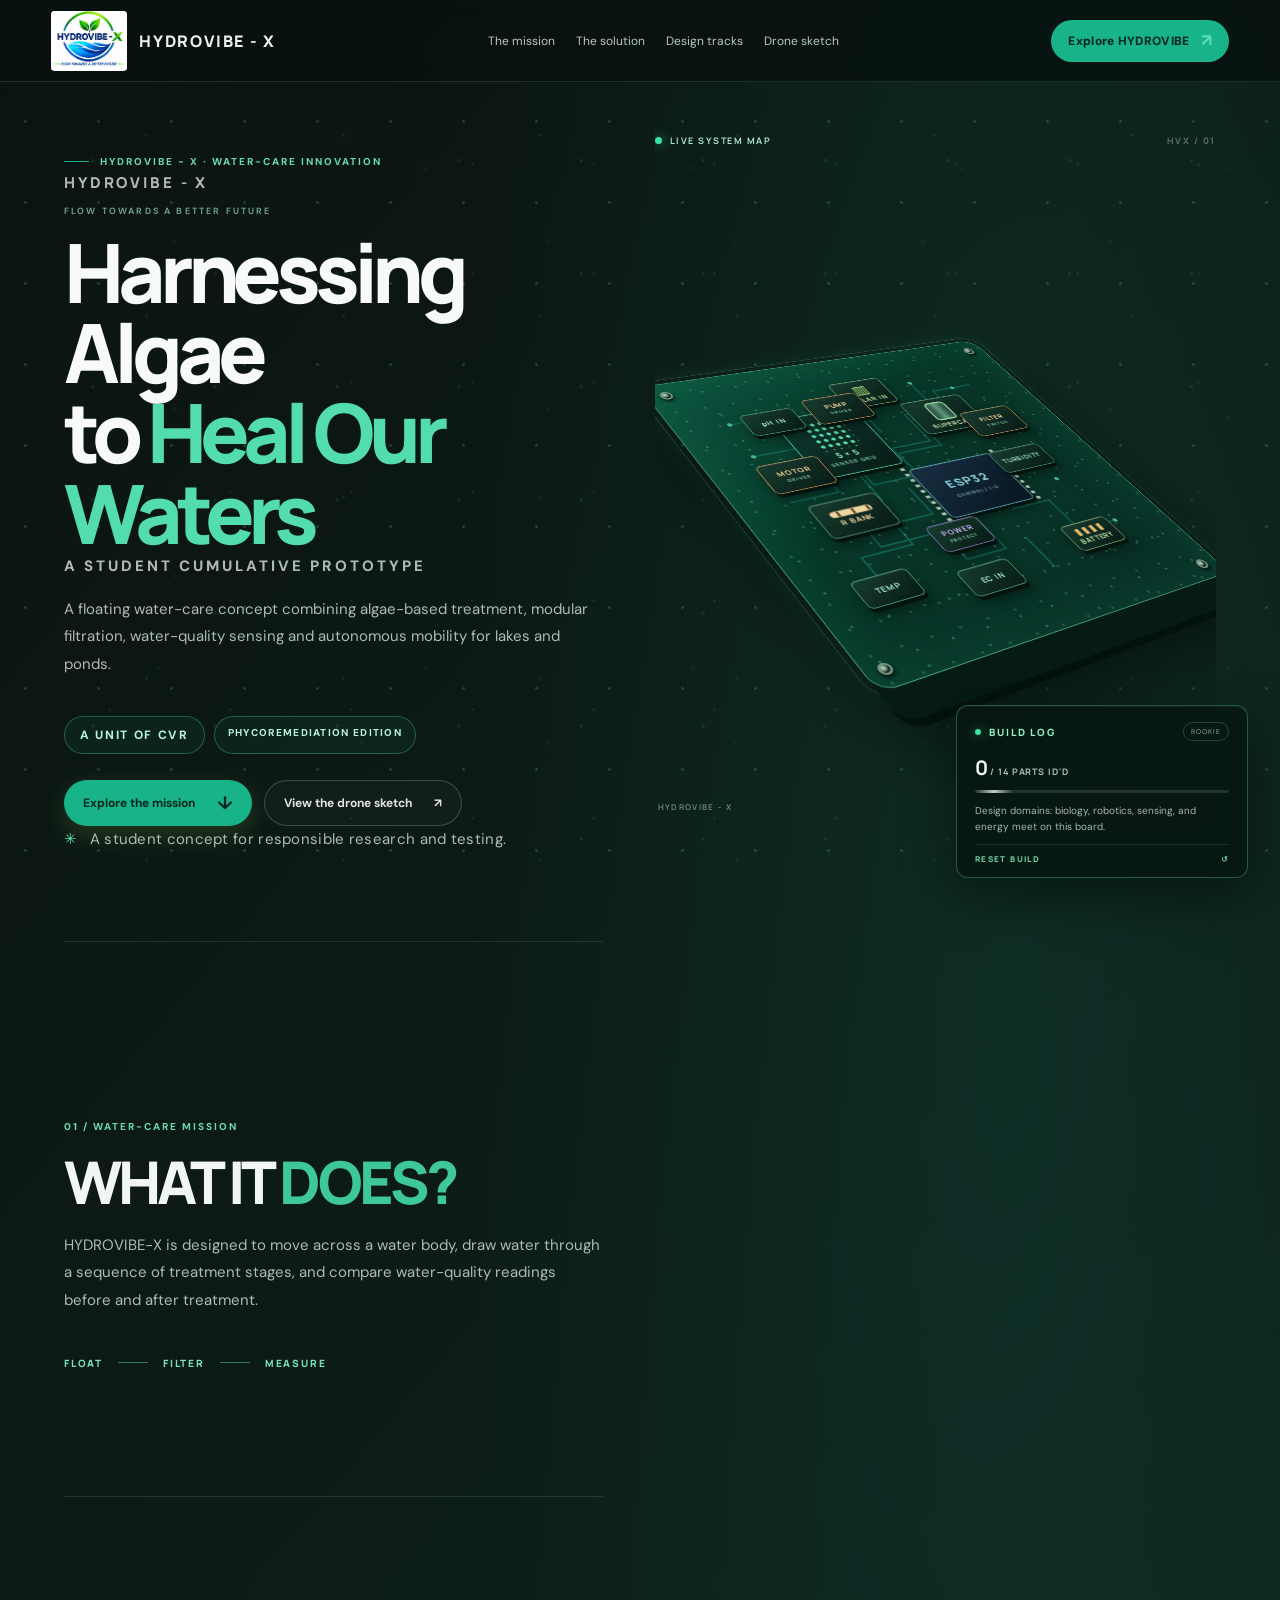
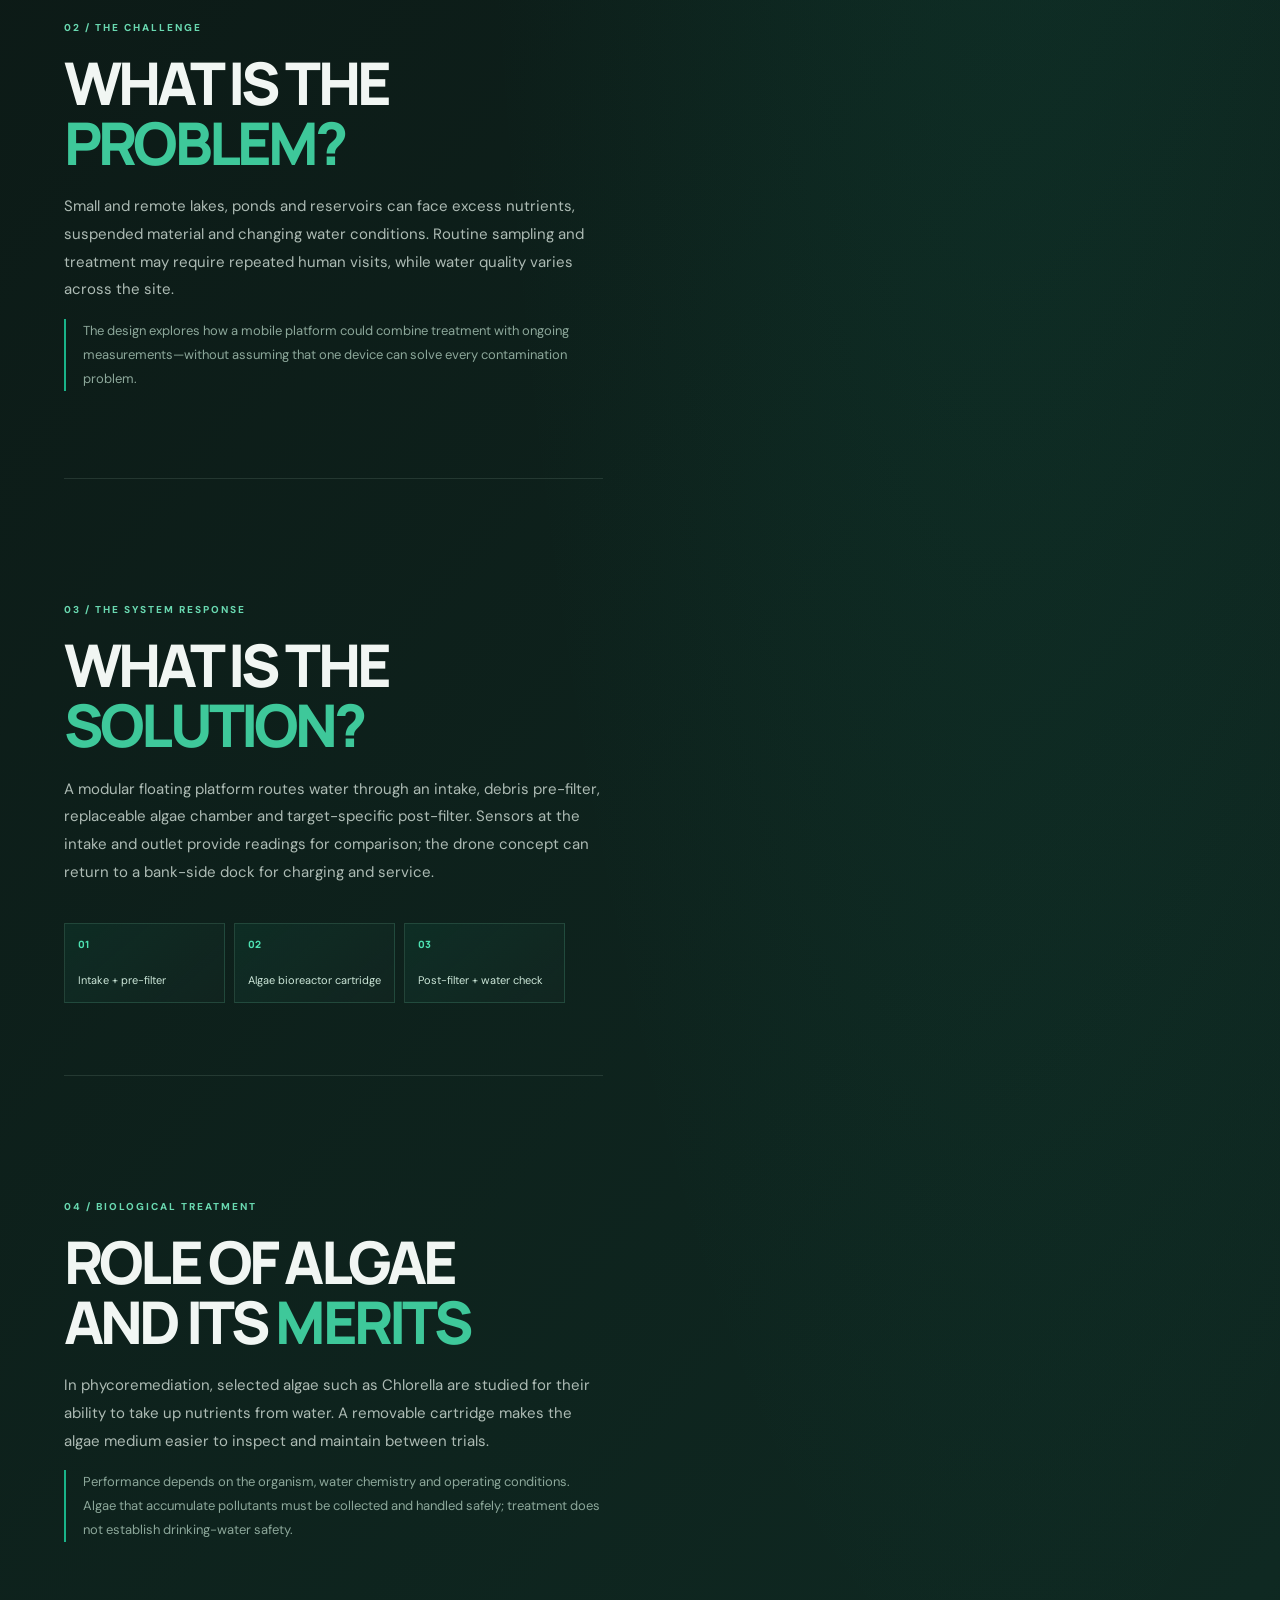
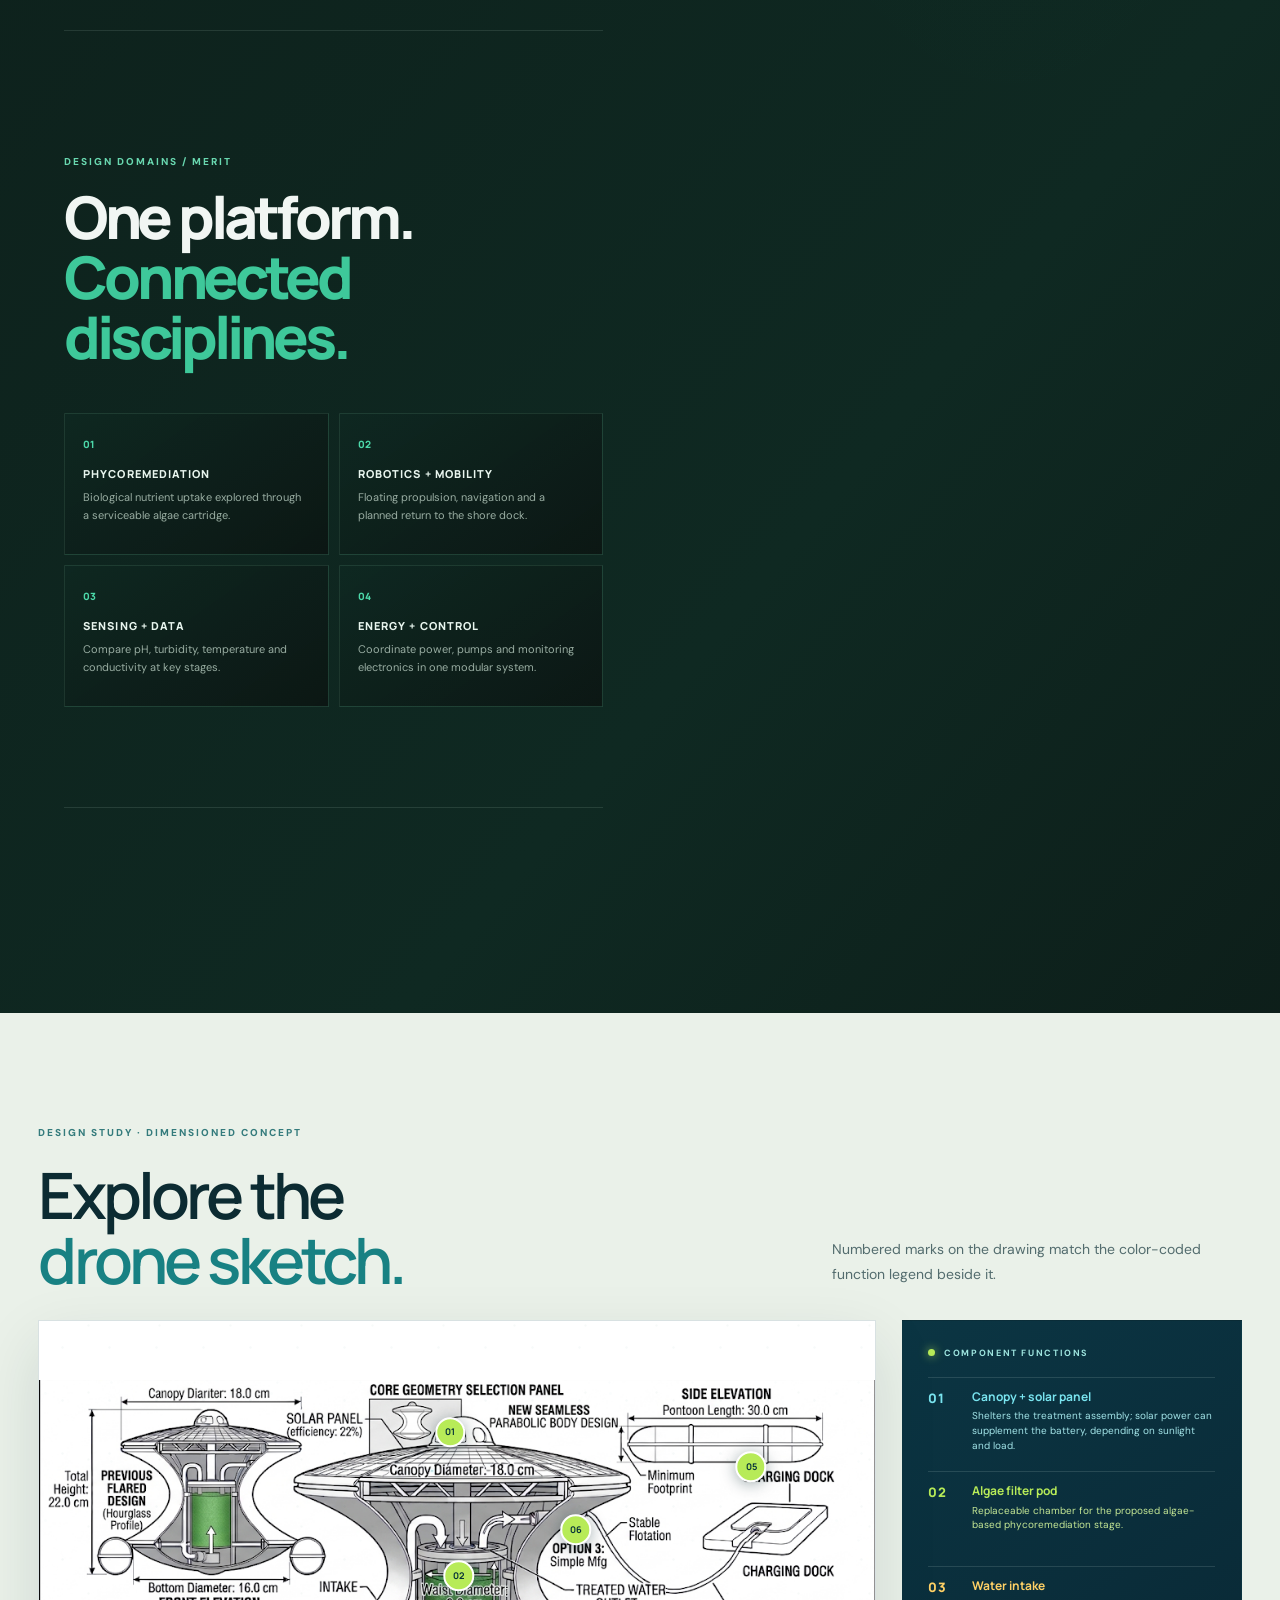
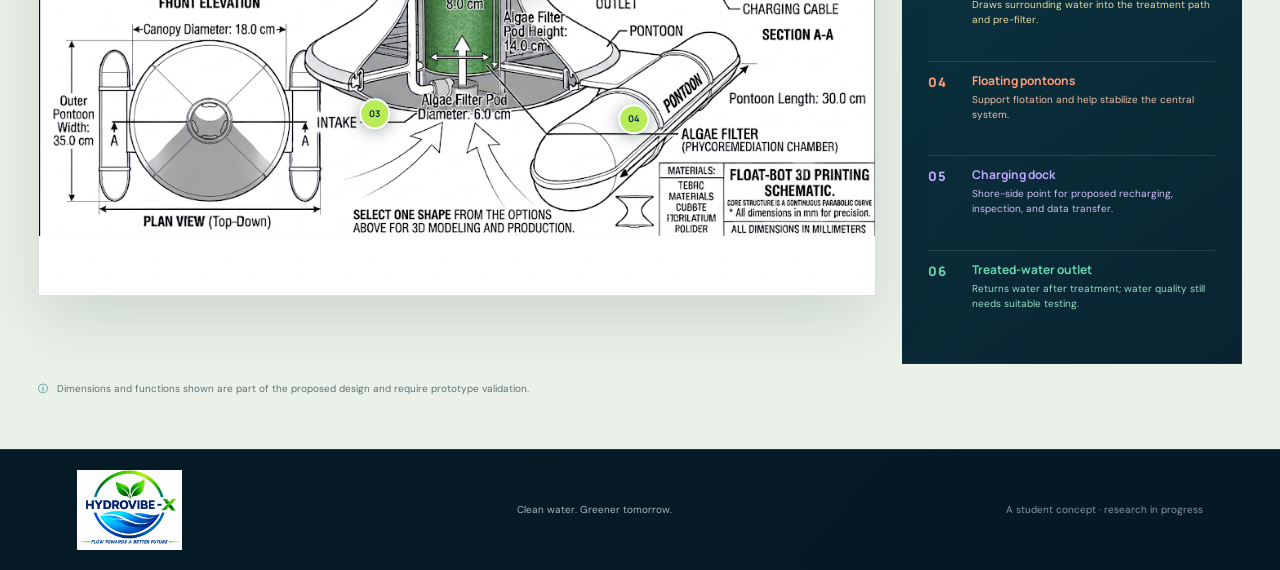
==== commit 49559030: "Polish HydroVibe branding and animated particle atmosphere" ====
--- a/index.html
+++ b/index.html
@@ -13,6 +13,7 @@
     <script src="script.js" defer></script>
   </head>
   <body>
+    <div class="dust-atmosphere" aria-hidden="true"><i></i><i></i></div>
     <header class="site-header">
       <a class="brand" href="#home" aria-label="HYDROVIBE-X home">
         <img class="official-logo" src="assets/hydrovibe-x-official-logo.png" alt="HYDROVIBE-X — Flow towards a better future" />
--- a/styles.css
+++ b/styles.css
@@ -512,3 +512,105 @@
 .build-log.is-sketch-view { opacity:0; pointer-events:none; translate:0 18px; transition:opacity .2s ease,translate .2s ease; }
 @media (max-width:760px) { .nav-links { display:flex; } }
 @media (max-width:480px) { .nav-links { display:flex; } }
+
+/* Keep story copy in a strict left lane and confine the 3D board to the right lane. */
+.experience-grid { grid-template-columns:minmax(0,.98fr) minmax(0,1.02fr); gap:clamp(28px,4vw,64px); padding-inline:clamp(24px,5vw,76px); }
+.story-section { align-items:flex-start; text-align:left; }
+.story-section > *, .story-section h1, .story-section h2, .story-section p { text-align:left; }
+.story-section h1, .story-section h2, .story-section > p:not(.section-kicker) { width:100%; }
+.story-section h1 { max-width:780px; }
+.story-section h2 { max-width:700px; }
+.story-section > p:not(.section-kicker) { max-width:660px; }
+.story-section .hero-actions,.story-section .hero-badges,.story-section .flow-list,.story-section .track-grid { align-self:flex-start; }
+.board-rail { overflow:clip; isolation:isolate; }
+.board-sticky { width:100%; }
+.board-viewport { overflow:clip; }
+.circuit-board { width:min(78%,540px); transform:rotateX(calc(56deg + var(--scroll-rotate-x,0deg) + var(--pointer-tilt-x,0deg))) rotateY(calc(var(--scroll-rotate-y,0deg) + var(--pointer-tilt-y,0deg))) rotateZ(calc(-24deg + var(--scroll-rotate-z,0deg) + var(--pointer-tilt-z,0deg))) translate3d(0,var(--scroll-lift,0px),0); }
+@media (max-width:1050px) {
+  .experience-grid { grid-template-columns:minmax(0,1.08fr) minmax(0,.92fr); gap:22px; }
+  .circuit-board { width:min(78%,420px); }
+  .board-viewport { min-height:390px; }
+}
+@media (max-width:760px) {
+  .experience-grid { grid-template-columns:minmax(0,1fr); gap:0; }
+  .board-rail { overflow:visible; }
+  .board-viewport { overflow:visible; }
+  .circuit-board { width:min(78vw,500px); }
+}
+@media (max-width:480px) {
+  .circuit-board { width:74vw; }
+}
+
+/* Keep the green header CTA fitted to its label and separate from navigation. */
+.site-header { gap:clamp(10px,1.6vw,24px); }
+.site-header .brand { flex:0 0 auto; }
+.nav-links { min-width:0; flex:1 1 auto; margin-left:0; gap:clamp(10px,1.65vw,24px); }
+.nav-links a { flex:0 0 auto; white-space:nowrap; }
+.header-cta { position:relative; z-index:11; flex:0 0 auto; width:max-content; max-width:max-content; min-height:42px; padding:0 17px; gap:11px; white-space:nowrap; line-height:1; }
+@media (max-width:760px) {
+  .site-header { gap:9px; }
+  .nav-links { gap:clamp(7px,1.5vw,12px); }
+  .header-cta { padding-inline:13px; }
+}
+@media (max-width:480px) {
+  .site-header { gap:8px; }
+  .nav-links a:not(:last-child) { display:none; }
+  .header-cta { padding-inline:10px; gap:7px; font-size:8px; }
+}
+
+/* Build-log feedback: entrance, live pulse, animated count, and status updates. */
+.build-log { overflow:hidden; animation:build-log-enter .55s cubic-bezier(.2,.75,.25,1) both; }
+.build-log::before { content:""; position:absolute; top:0; left:-45%; width:38%; height:1px; background:linear-gradient(90deg,transparent,rgba(121,255,198,.95),transparent); box-shadow:0 0 10px rgba(88,255,190,.65); animation:build-log-scan 4.2s ease-in-out infinite; pointer-events:none; }
+.build-log-title i { animation:build-log-pulse 1.7s ease-in-out infinite; }
+.part-count strong.is-bumping { animation:build-count-pop .34s cubic-bezier(.2,.8,.25,1); }
+.build-log p.is-updating { animation:build-status-update .28s ease-out; }
+.build-progress span { transition:width .62s cubic-bezier(.2,.8,.25,1); }
+.build-progress span::after { content:""; display:block; width:38px; height:100%; margin-left:auto; background:linear-gradient(90deg,transparent,rgba(255,255,255,.75),transparent); animation:build-progress-shine 1.6s ease-in-out infinite; }
+.build-log.is-complete { border-color:rgba(133,255,180,.7); box-shadow:0 18px 55px rgba(0,0,0,.48),0 0 24px rgba(62,220,139,.16),inset 0 1px rgba(255,255,255,.08); }
+.build-log.is-complete .build-log-title i { background:#a6ff9a; }
+@keyframes build-log-enter { from { opacity:0; transform:translateY(14px) scale(.98); } to { opacity:1; transform:translateY(0) scale(1); } }
+@keyframes build-log-scan { 0%,18% { left:-45%; opacity:0; } 35% { opacity:1; } 78%,100% { left:110%; opacity:0; } }
+@keyframes build-log-pulse { 0%,100% { opacity:.65; box-shadow:0 0 5px rgba(55,228,163,.35); } 50% { opacity:1; box-shadow:0 0 15px 4px rgba(55,228,163,.85); } }
+@keyframes build-count-pop { 0% { transform:scale(.78); color:#8df0c6; } 65% { transform:scale(1.18); color:#d3ffe8; } 100% { transform:scale(1); color:#f4fff9; } }
+@keyframes build-status-update { from { opacity:.35; transform:translateY(4px); } to { opacity:1; transform:translateY(0); } }
+@keyframes build-progress-shine { from { transform:translateX(-36px); opacity:.25; } 50% { opacity:.85; } to { transform:translateX(38px); opacity:.25; } }
+@media (prefers-reduced-motion:reduce) {
+  .build-log,.build-log::before,.build-log-title i,.part-count strong.is-bumping,.build-log p.is-updating,.build-progress span::after { animation:none!important; }
+}
+
+/* Larger brand hierarchy and an ambient dust-particle field across the full site. */
+.brand-wordmark { font-size:16px; letter-spacing:.11em; }
+.hero-brand-line { font-size:clamp(16px,1.55vw,20px); }
+.hero-badges span { font-size:10px; padding:9px 13px; }
+.hero-badges span:first-child { font-size:12px; padding:10px 15px; letter-spacing:.14em; }
+main { position:relative; z-index:1; }
+.dust-atmosphere { position:fixed; z-index:0; inset:0; overflow:hidden; pointer-events:none; opacity:.38; mix-blend-mode:screen; }
+.dust-atmosphere i { position:absolute; inset:-18%; display:block; background-image:radial-gradient(circle,rgba(126,255,203,.72) 0 1px,transparent 1.7px),radial-gradient(circle,rgba(191,255,218,.43) 0 .7px,transparent 1.5px),radial-gradient(circle,rgba(37,211,151,.4) 0 1.2px,transparent 2px); background-size:73px 81px,121px 109px,197px 181px; background-position:0 0,37px 54px,81px 26px; will-change:background-position; }
+.dust-atmosphere i:first-child { opacity:.62; animation:site-dust-drift-a 28s linear infinite; }
+.dust-atmosphere i:last-child { opacity:.42; transform:scale(1.12); background-size:109px 101px,167px 149px,239px 223px; animation:site-dust-drift-b 38s linear infinite; }
+.circuit-board::after { content:""; position:absolute; z-index:4; inset:0; overflow:hidden; border-radius:inherit; pointer-events:none; opacity:.43; mix-blend-mode:screen; background-image:radial-gradient(circle,rgba(157,255,210,.78) 0 .8px,transparent 1.55px),radial-gradient(circle,rgba(67,226,164,.7) 0 1px,transparent 1.8px); background-size:39px 43px,67px 61px; background-position:0 0,24px 31px; transform:translateZ(5px); animation:board-dust-drift 17s linear infinite; }
+.sketch-stage { isolation:isolate; }
+.sketch-stage > img { position:relative; z-index:0; }
+.sketch-stage::before,.sketch-stage::after { content:""; position:absolute; z-index:1; inset:0; border-radius:inherit; pointer-events:none; mix-blend-mode:multiply; }
+.sketch-stage::before { opacity:.12; background-image:radial-gradient(circle,rgba(12,113,103,.28) 0 .8px,transparent 1.7px),radial-gradient(circle,rgba(41,142,129,.2) 0 .6px,transparent 1.5px); background-size:47px 53px,83px 79px; background-position:0 0,31px 22px; animation:sketch-dust-drift-a 21s linear infinite; }
+.sketch-stage::after { opacity:.10; background-image:radial-gradient(circle,rgba(21,97,87,.32) 0 .7px,transparent 1.6px),radial-gradient(circle,rgba(28,142,126,.18) 0 1px,transparent 1.9px); background-size:71px 67px,113px 127px; background-position:14px 38px,63px 9px; animation:sketch-dust-drift-b 29s linear infinite; }
+.sketch-pin { z-index:2; }
+@keyframes site-dust-drift-a { from { background-position:0 0,37px 54px,81px 26px; } to { background-position:145px -170px,-116px 212px,242px -191px; } }
+@keyframes site-dust-drift-b { from { background-position:0 0,37px 54px,81px 26px; } to { background-position:-187px 128px,203px -169px,-149px 217px; } }
+@keyframes board-dust-drift { from { background-position:0 0,24px 31px; opacity:.28; } 50% { opacity:.55; } to { background-position:156px -131px,-134px 183px; opacity:.28; } }
+@keyframes sketch-dust-drift-a { from { background-position:0 0,31px 22px; } to { background-position:94px -106px,-85px 122px; } }
+@keyframes sketch-dust-drift-b { from { background-position:14px 38px,63px 9px; } to { background-position:-118px 94px,131px -143px; } }
+@media (max-width:760px) { .brand-wordmark { font-size:12px; } .hero-badges span:first-child { font-size:11px; } }
+@media (max-width:480px) { .brand-wordmark { font-size:11px; } }
+@media (prefers-reduced-motion:reduce) { .dust-atmosphere i,.circuit-board::after,.sketch-stage::before,.sketch-stage::after { animation:none!important; } }
+/* Animate the particle layers with transforms so the fine grain stays lightweight. */
+.dust-atmosphere i { background-position:0 0,37px 54px,81px 26px; will-change:transform; }
+.dust-atmosphere i:last-child { background-position:0 0,37px 54px,81px 26px; }
+.circuit-board::after { will-change:transform,opacity; }
+.sketch-stage::before,.sketch-stage::after { will-change:transform; }
+@keyframes site-dust-drift-a { from { transform:translate3d(0,0,0); } to { transform:translate3d(76px,-62px,0); } }
+@keyframes site-dust-drift-b { from { transform:translate3d(0,0,0) scale(1.12); } to { transform:translate3d(-92px,68px,0) scale(1.12); } }
+@keyframes board-dust-drift { from { transform:translate3d(0,0,5px); opacity:.28; } 50% { opacity:.55; } to { transform:translate3d(22px,-18px,5px); opacity:.28; } }
+@keyframes sketch-dust-drift-a { from { transform:translate3d(0,0,0); } to { transform:translate3d(34px,-27px,0); } }
+@keyframes sketch-dust-drift-b { from { transform:translate3d(0,0,0); } to { transform:translate3d(-39px,31px,0); } }
+@media (max-width:760px) { .dust-atmosphere { opacity:.3; } }
